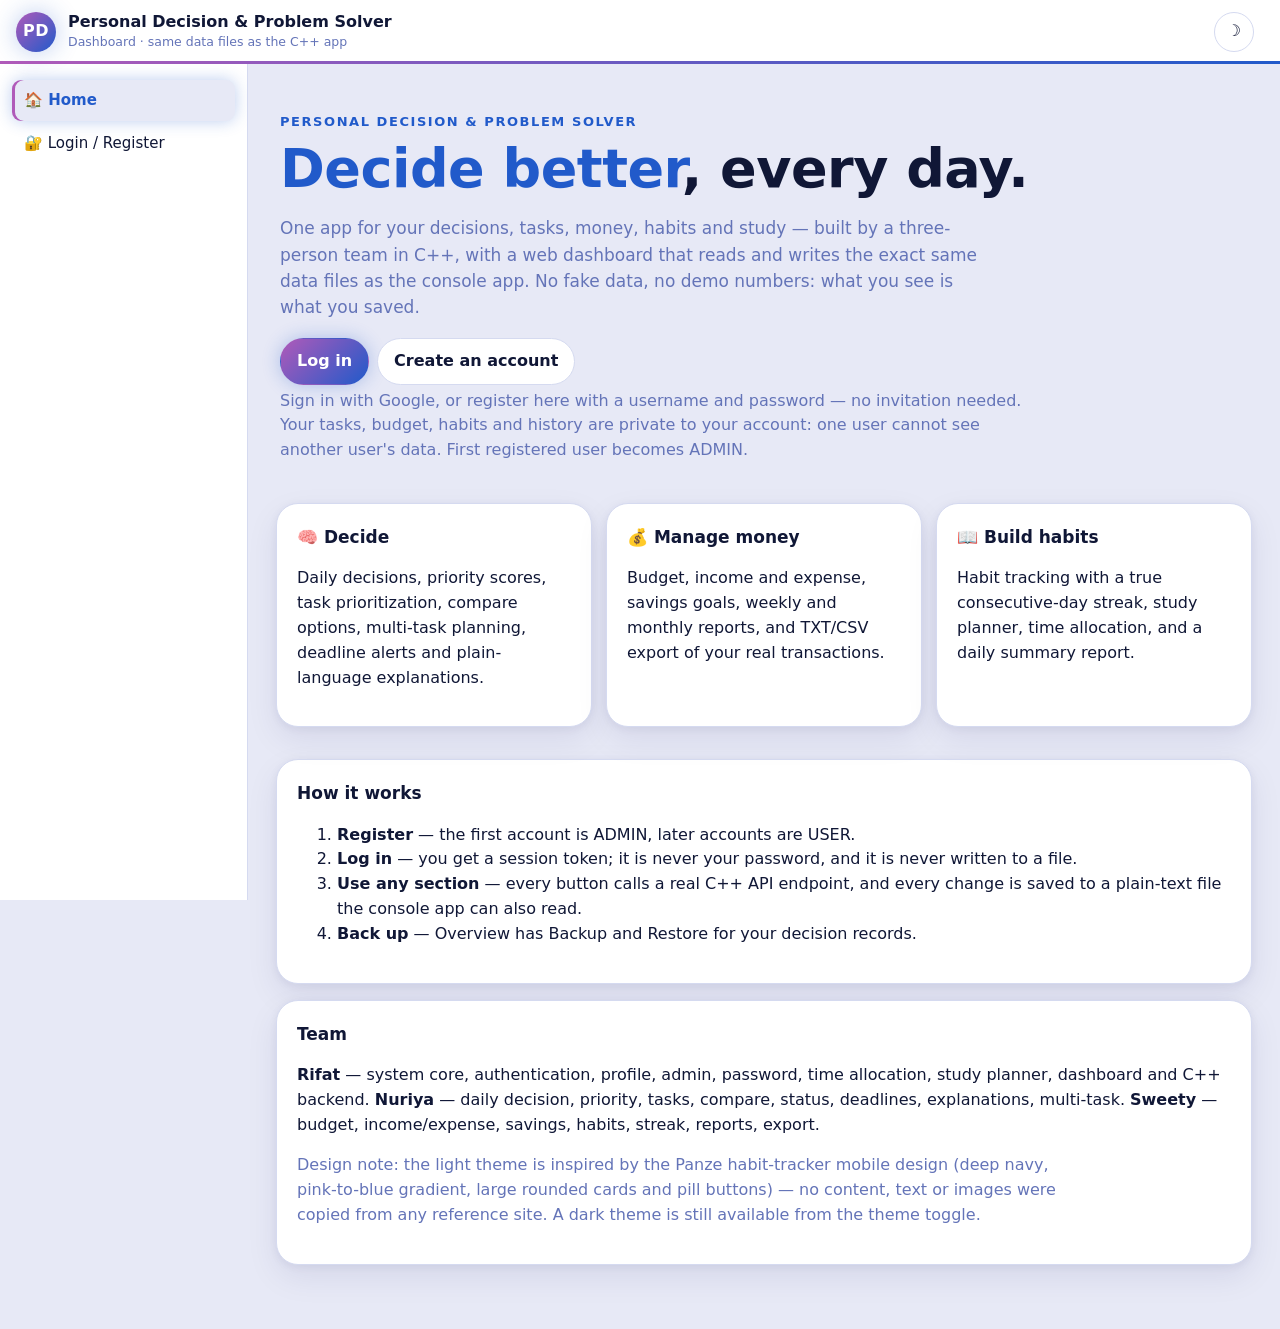
==== dashboard/index.html @ 7a903c6d "Habit ring: Panze-style donut showing real 30-day completion (distinct active days across all user h" ====
<!DOCTYPE html>
<html lang="en">
<head>
<meta charset="utf-8">
<meta name="viewport" content="width=device-width, initial-scale=1, viewport-fit=cover">
<meta name="description" content="Personal Decision & Problem Solver — dashboard connected to the same data files as the C++ app.">
<title>Personal Decision &amp; Problem Solver — Dashboard</title>
<link rel="stylesheet" href="style.css">
<!-- Google Identity Services (Phase 3): loaded async from Google's
     CDN for the "Sign in with Google" button. If it fails to load
     (offline, blocked), app.js hides the Google buttons and the
     password forms keep working; the page never throws. -->
<script src="https://accounts.google.com/gsi/client" async defer></script>
</head>
<body class="logged-out">
<header class="topbar">
  <button class="iconbtn" id="menuBtn" aria-label="Toggle navigation" aria-controls="sidebar" aria-expanded="false">&#9776;</button>
  <div class="brand">
    <span class="brand-mark" aria-hidden="true">PD</span>
    <div>
      <strong>Personal Decision &amp; Problem Solver</strong>
      <span class="brand-sub">Dashboard &middot; same data files as the C++ app</span>
    </div>
  </div>
  <div class="topbar-actions">
    <button class="iconbtn" id="themeBtn" title="Toggle light / dark mode" aria-label="Toggle light / dark mode">&#9788;</button>
    <span id="who" class="who"></span>
    <button class="btn btn-primary hidden" id="logoutBtn">Logout</button>
  </div>
</header>

<div class="layout">
<nav class="sidebar" id="sidebar" aria-label="Main navigation">
  <div class="nav-group">Main</div>
  <button data-section="landing">&#127968; Home</button>
  <button data-section="auth">&#128272; Login / Register</button>
  <button data-section="overview">&#128202; Overview</button>
  <button data-section="history">&#128269; Search &amp; History</button>
  <div class="nav-group">Decisions</div>
  <button data-section="daily">&#127919; Daily Decision</button>
  <button data-section="tasks">&#9989; Task Management</button>
  <button data-section="taskstatus">&#8635; Task Status</button>
  <button data-section="priority">&#11088; Priority</button>
  <button data-section="compare">&#9878; Compare Options</button>
  <button data-section="explanation">&#128161; Decision Explanation</button>
  <button data-section="deadlines">&#9200; Deadline Alerts</button>
  <div class="nav-group">Finance</div>
  <button data-section="budget">&#128176; Budget</button>
  <button data-section="finance">&#128200; Income / Expense</button>
  <button data-section="savings">&#127919; Savings</button>
  <div class="nav-group">Learning</div>
  <button data-section="study">&#128218; Study Planner</button>
  <button data-section="timealloc">&#128338; Time Allocation</button>
  <div class="nav-group">Personal</div>
  <button data-section="habits">&#127793; Habit Tracker</button>
  <button data-section="reports">&#128203; Reports</button>
  <button data-section="problem">&#129504; Problem Solver</button>
  <button data-section="profile">&#128100; User Profile</button>
  <button data-section="admin">&#128272; Admin Panel</button>
  <button data-section="analytics">&#128200; Analytics</button>
  <button data-section="settings">&#9881; Settings</button>
  <div class="nav-group">AI Assistant</div>
  <button data-section="ai-daily">&#129302; AI Daily Decision</button>
  <button data-section="ai-task">&#128270; AI Task Analyzer</button>
  <button data-section="ai-study">&#128218; AI Study Planner</button>
  <button data-section="ai-problem">&#128161; AI Problem Solver</button>
  <button data-section="ai-budget">&#128176; AI Budget Assistant</button>
  <button data-section="ai-habit">&#127919; AI Habit Assistant</button>
  <button data-section="ai-history">&#128220; AI History</button>
</nav>
<div class="nav-backdrop" id="navBackdrop" aria-hidden="true"></div>

<main>
  <div id="globalMsg" role="status"></div>


  <section id="landing">
    <div class="hero">
      <p class="eyebrow">Personal Decision &amp; Problem Solver</p>
      <h1><span class="hero-accent">Decide better</span>, every day.</h1>
      <p class="hero-sub">One app for your decisions, tasks, money, habits and study — built by a three-person team in C++, with a web dashboard that reads and writes the exact same data files as the console app. No fake data, no demo numbers: what you see is what you saved.</p>
      <div class="actions">
        <button class="btn btn-primary" id="heroLoginBtn">Log in</button>
        <button class="btn btn-secondary" id="heroRegBtn">Create an account</button>
      </div>
      <p class="muted">Sign in with Google, or register here with a username and password — no invitation needed. Your tasks, budget, habits and history are private to your account: one user cannot see another user's data. First registered user becomes ADMIN.</p>
    </div>
    <div class="grid3">
      <div class="card"><h3>&#129504; Decide</h3><p>Daily decisions, priority scores, task prioritization, compare options, multi-task planning, deadline alerts and plain-language explanations.</p></div>
      <div class="card"><h3>&#128176; Manage money</h3><p>Budget, income and expense, savings goals, weekly and monthly reports, and TXT/CSV export of your real transactions.</p></div>
      <div class="card"><h3>&#128214; Build habits</h3><p>Habit tracking with a true consecutive-day streak, study planner, time allocation, and a daily summary report.</p></div>
    </div>
    <div class="card">
      <h3>How it works</h3>
      <ol>
        <li><b>Register</b> — the first account is ADMIN, later accounts are USER.</li>
        <li><b>Log in</b> — you get a session token; it is never your password, and it is never written to a file.</li>
        <li><b>Use any section</b> — every button calls a real C++ API endpoint, and every change is saved to a plain-text file the console app can also read.</li>
        <li><b>Back up</b> — Overview has Backup and Restore for your decision records.</li>
      </ol>
    </div>
    <div class="card">
      <h3>Team</h3>
      <p><b>Rifat</b> — system core, authentication, profile, admin, password, time allocation, study planner, dashboard and C++ backend. <b>Nuriya</b> — daily decision, priority, tasks, compare, status, deadlines, explanations, multi-task. <b>Sweety</b> — budget, income/expense, savings, habits, streak, reports, export.</p>
      <p class="muted">Design note: the light theme is inspired by the Panze habit-tracker mobile design (deep navy, pink-to-blue gradient, large rounded cards and pill buttons) — no content, text or images were copied from any reference site. A dark theme is still available from the theme toggle.</p>
    </div>
  </section>

  <section id="auth" class="active">
    <h2>Welcome back</h2>
    <p class="muted">Log in with Google, or with this app's own account system — no invitation, no team membership needed. The first user becomes ADMIN, later users are USER. Usernames cannot contain spaces. Passwords need 8+ characters, a letter and a digit, and are stored as hashes (never as plain text for new accounts).</p>
    <div id="backendMsg"></div>
    <div class="grid-2">
      <div class="card">
        <h3>Login</h3>
        <label>Username <input id="loginUser" autocomplete="username"></label>
        <label>Password <input id="loginPass" type="password" autocomplete="current-password"></label>
        <button class="btn btn-primary" id="loginBtn">Login</button>
        <div class="google-divider"><span>or</span></div>
        <div class="google-btn-wrap" id="googleSignInLogin"></div>
        <div id="loginMsg"></div>
      </div>
      <div class="card">
        <h3>Register</h3>
        <label>Username <input id="regUser" autocomplete="username"></label>
        <label>Password <input id="regPass" type="password" autocomplete="new-password"></label>
        <label>Confirm password <input id="regPassConfirm" type="password" autocomplete="new-password"></label>
        <button class="btn btn-primary" id="regBtn">Register</button>
        <div class="google-divider"><span>or</span></div>
        <div class="google-btn-wrap" id="googleSignInReg"></div>
        <div id="regMsg"></div>
      </div>
    </div>
  </section>

  <section id="overview">
    <h2>Overview</h2>
    <p class="muted">A live summary of your decisions, tasks, money and habits.</p>
    <div class="card ai-welcome" id="aiWelcomeCard">
      <h3>Welcome back, <span id="aiWelcomeName"></span>!</h3>
      <p>Ask me anything.</p>
      <div class="actions">
        <button class="btn btn-primary" data-section="ai-daily">AI Daily Decision</button>
        <button class="btn btn-primary" data-section="ai-task">AI Task Analyzer</button>
        <button class="btn btn-primary" data-section="ai-study">AI Study Planner</button>
        <button class="btn btn-primary" data-section="ai-problem">AI Problem Solver</button>
        <button class="btn btn-primary" data-section="ai-budget">AI Budget Assistant</button>
        <button class="btn btn-primary" data-section="ai-habit">AI Habit Assistant</button>
      </div>
    </div>
    <div class="grid cards" id="overviewCards"></div>
    <div class="card">
      <h3>Finance chart (real totals)</h3>
      <div id="ovChart"></div>
      <p class="muted">Bars are drawn from your saved transactions and savings goals only. No data, no bars.</p>
    </div>
    <div class="card">
      <h3>Recent decisions</h3>
      <div id="overviewDecisions"></div>
      <div class="actions">
        <button class="btn btn-primary" id="backupBtn">Backup decisions</button>
        <button class="btn btn-secondary" id="restoreBtn">Restore from backup</button>
      </div>
      <div id="backupMsg"></div>
    </div>
  </section>

  <section id="history">
    <h2>Search &amp; History</h2>
    <p class="muted">Searches the same decisions.txt the C++ app reads (menu 28–32: history, search, filter, sort). Type a keyword to filter; sort by priority to see what matters most.</p>
    <div class="card">
      <label>Search decisions <input id="histSearch" placeholder="Search by title or type…"></label>
      <label>Type
        <select id="histType">
          <option value="">All types</option>
          <option value="Daily">Daily</option>
          <option value="MultiTask">MultiTask</option>
          <option value="Problem">Problem</option>
        </select>
      </label>
      <label>Sort
        <select id="histSort">
          <option value="newest">Newest first</option>
          <option value="priority">Highest priority first</option>
        </select>
      </label>
      <button class="btn btn-primary" id="histBtn">Search history</button>
      <div id="histMsg"></div>
    </div>
    <div class="card"><div id="histList"></div></div>
    <div class="card">
      <h3>Error Log (menu 33)</h3>
      <p class="muted">Same as the C++ Show Error Log: lines from error_log.txt. Log messages never contain passwords.</p>
      <button class="btn btn-secondary" id="elBtn">Show error log</button>
      <div id="elList"></div>
    </div>
  </section>

  <section id="daily">
    <h2>Daily Decision</h2>
    <p class="muted">Same logic as the C++ Daily Decision Maker (menu 9), and the result is saved as a Daily decision record.</p>
    <div class="card">
      <label>Available time (minutes, 1–1440) <input id="ddAvailable" type="number" min="1" max="1440"></label>
      <label>Required time (minutes) <input id="ddRequired" type="number" min="1"></label>
      <label>Urgency (1–10) <input id="ddUrgency" type="number" min="1" max="10"></label>
      <label>Importance (1–10) <input id="ddImportance" type="number" min="1" max="10"></label>
      <label>Energy level (1–10) <input id="ddEnergy" type="number" min="1" max="10"></label>
      <button class="btn btn-primary" id="ddBtn">Get suggestion</button>
      <div id="ddMsg"></div>
    </div>
    <div class="card">
      <h3>Multi-Task Daily Decision (menu 43)</h3>
      <p class="muted">Tasks are sorted by deadline urgency, then accepted only while their energy and time both fit the remaining budgets — the restored Sweety algorithm.</p>
      <label>Available energy (1–100) <input id="mtEnergy" type="number" min="1" max="100"></label>
      <label>Available time (minutes, 1–1440) <input id="mtTime" type="number" min="1" max="1440"></label>
      <div id="mtTasks"></div>
      <div class="actions">
        <button class="btn btn-secondary" id="mtAdd">Add task row</button>
        <button class="btn btn-primary" id="mtBtn">Recommend tasks</button>
      </div>
      <div id="mtMsg"></div>
    </div>
  </section>

  <section id="tasks">
    <h2>Task Management</h2>
    <p class="muted">Tasks are scored exactly like the C++ Task Prioritization: score = urgency × 2 + importance × 3, sorted highest first. Note: the C++ task list is in-memory only, so the dashboard persists tasks in tasks.txt (see dashboard/README.md).</p>
    <div class="card">
      <label>Title <input id="taskTitle"></label>
      <label>Urgency (1–10) <input id="taskUrgency" type="number" min="1" max="10"></label>
      <label>Importance (1–10) <input id="taskImportance" type="number" min="1" max="10"></label>
      <label>Deadline (YYYY-MM-DD, optional) <input id="taskDeadline" placeholder="2026-11-20"></label>
      <button class="btn btn-primary" id="taskAddBtn">Add task</button>
      <div id="taskMsg"></div>
    </div>
    <div class="card"><div id="taskList"></div></div>
  </section>

  <section id="taskstatus">
    <h2>Task Status</h2>
    <p class="muted">Same statuses as the C++ Task Status Manager: Pending, In Progress, Completed. Changing a status here updates the same tasks.txt that Task Management uses.</p>
    <div class="card"><div id="statusList"></div></div>
  </section>

  <section id="priority">
    <h2>Priority Calculator</h2>
    <p class="muted">Same formula and levels as the C++ Priority Calculator (menu 10): score = urgency × 2 + importance × 3, out of 50.</p>
    <div class="card">
      <label>Urgency (1–10) <input id="prUrgency" type="number" min="1" max="10"></label>
      <label>Importance (1–10) <input id="prImportance" type="number" min="1" max="10"></label>
      <button class="btn btn-primary" id="prBtn">Calculate</button>
      <div id="prMsg"></div>
    </div>
  </section>

  <section id="explanation">
    <h2>Decision Explanation</h2>
    <p class="muted">Same explanation as the C++ Decision Explanation module: the formula, the exact calculation, and what the score means.</p>
    <div class="card">
      <label>Urgency (1–10) <input id="exUrgency" type="number" min="1" max="10"></label>
      <label>Importance (1–10) <input id="exImportance" type="number" min="1" max="10"></label>
      <button class="btn btn-primary" id="exBtn">Explain</button>
      <div id="exMsg"></div>
    </div>
  </section>

  <section id="deadlines">
    <h2>Deadline Alerts</h2>
    <p class="muted">Same alerts as the C++ Deadline Alert module: OVERDUE, DUE TODAY, UPCOMING. Completed tasks are skipped. Leave the date blank to use today.</p>
    <div class="card">
      <label>Today's date (optional) <input id="dlDate" type="date"></label>
      <button class="btn btn-primary" id="dlBtn">Check deadlines</button>
      <div id="dlMsg"></div>
    </div>
    <div class="card"><div id="dlList"></div></div>
  </section>

  <section id="budget">
    <h2>Budget Decision</h2>
    <p class="muted">Same decision as the C++ Budget Decision (menu 37).</p>
    <div class="card">
      <label>Monthly income <input id="budIncome" type="number" min="0" step="0.01"></label>
      <label>Monthly expenses <input id="budExpenses" type="number" min="0" step="0.01"></label>
      <button class="btn btn-primary" id="budBtn">Decide</button>
      <div id="budMsg"></div>
    </div>
  </section>

  <section id="finance">
    <h2>Income / Expense</h2>
    <p class="muted">Transactions are written to transactions.txt in the C++ format: date|type|category|amount|note.</p>
    <div class="card">
      <label>Date <input id="txDate" type="date"></label>
      <label>Type
        <select id="txType"><option value="income">income</option><option value="expense">expense</option></select>
      </label>
      <label>Category <input id="txCategory"></label>
      <label>Amount <input id="txAmount" type="number" min="0" step="0.01"></label>
      <label>Note <input id="txNote"></label>
      <button class="btn btn-primary" id="txBtn">Add transaction</button>
      <div id="txMsg"></div>
    </div>
    <div class="card"><div id="txList"></div></div>
  </section>

  <section id="savings">
    <h2>Savings</h2>
    <p class="muted">Goals are stored in savings_goals.txt as name|target|saved, exactly like the C++ app.</p>
    <div class="card">
      <label>Goal name <input id="svName"></label>
      <label>Target amount <input id="svTarget" type="number" min="0" step="0.01"></label>
      <button class="btn btn-primary" id="svBtn">Add goal</button>
      <div id="svMsg"></div>
    </div>
    <div class="card">
      <label>Add to goal (name) <input id="svAddName"></label>
      <label>Amount <input id="svAddAmount" type="number" min="0" step="0.01"></label>
      <button class="btn btn-primary" id="svAddBtn">Add savings</button>
      <div id="svAddMsg"></div>
    </div>
    <div class="card"><div id="svList"></div></div>
    <div class="card">
      <h3>Savings Goal Calculator (menu 39)</h3>
      <p class="muted">Same as the C++ Savings Goal calculator: remaining amount and estimated months. Not saved as a goal — a calculation, like the console module.</p>
      <label>Savings target <input id="scTarget" type="number" min="0" step="0.01"></label>
      <label>Current savings <input id="scCurrent" type="number" min="0" step="0.01"></label>
      <label>Expected monthly saving <input id="scMonthly" type="number" min="0" step="0.01"></label>
      <button class="btn btn-primary" id="scBtn">Calculate</button>
      <div id="scMsg"></div>
    </div>
  </section>

  <section id="study">
    <h2>Study Planner</h2>
    <p class="muted">Same plan as the C++ Study Planner: one line per day, total hours = days × hours per day. This plan is calculated, not saved — like the console module.</p>
    <div class="card">
      <label>Subject <input id="spSubject" placeholder="Mathematics"></label>
      <label>Number of days (1–365) <input id="spDays" type="number" min="1" max="365"></label>
      <label>Study hours per day (1–24) <input id="spHours" type="number" min="1" max="24"></label>
      <button class="btn btn-primary" id="spBtn">Create plan</button>
      <div id="spMsg"></div>
    </div>
    <div class="card"><div id="spList"></div></div>
  </section>

  <section id="timealloc">
    <h2>Time Allocation</h2>
    <p class="muted">Same check as the C++ Time Allocation module: the four values must each be 0–24, and the total is compared with 24 hours.</p>
    <div class="card">
      <label>Sleep hours <input id="taSleep" type="number" min="0" max="24"></label>
      <label>Study hours <input id="taStudy" type="number" min="0" max="24"></label>
      <label>Work hours <input id="taWork" type="number" min="0" max="24"></label>
      <label>Other activity hours <input id="taOther" type="number" min="0" max="24"></label>
      <button class="btn btn-primary" id="taBtn">Check allocation</button>
      <div id="taMsg"></div>
    </div>
  </section>

  <section id="habits">
    <h2>Habit Tracker</h2>
    <p class="muted">Completions go to habit_log.txt as habit|date. The streak is the true consecutive-day streak from the Phase 1 backend fix, not just a total count.</p>
    <div class="card ring-card">
      <h3>Last 30 days</h3>
      <div class="ring-wrap">
        <svg class="ring" viewBox="0 0 120 120" role="img" aria-label="Habit completion ring for the last 30 days">
          <defs>
            <linearGradient id="ringGrad" x1="0%" y1="0%" x2="100%" y2="100%">
              <stop offset="0%" class="ring-stop-a" />
              <stop offset="100%" class="ring-stop-b" />
            </linearGradient>
          </defs>
          <circle class="ring-track" cx="60" cy="60" r="52" />
          <circle class="ring-fill" id="hbRingFill" cx="60" cy="60" r="52" />
        </svg>
        <div class="ring-center"><span id="hbRingPct">0%</span></div>
      </div>
      <p class="muted ring-caption" id="hbRingCaption">No habit records yet.</p>
    </div>
    <div class="card">
      <label>Habit name <input id="hbName"></label>
      <label>Date <input id="hbDate" type="date"></label>
      <button class="btn btn-primary" id="hbBtn">Mark done</button>
      <div id="hbMsg"></div>
    </div>
    <div class="card">
      <label>Check streak for habit <input id="hbCheck"></label>
      <button class="btn btn-primary" id="hbCheckBtn">Check streak</button>
      <div id="hbCheckMsg"></div>
      <div id="hbList"></div>
    </div>
    <div class="card">
      <h3>Habit Decision (menu 40)</h3>
      <p class="muted">Same as the C++ Habit Decision: completion percentage and message. Not saved — a calculation, like the console module.</p>
      <label>Habits completed today <input id="hdCompleted" type="number" min="0"></label>
      <label>Habits planned today <input id="hdPlanned" type="number" min="1"></label>
      <button class="btn btn-primary" id="hdBtn">Decide</button>
      <div id="hdMsg"></div>
    </div>
    <div class="card">
      <h3>Habit Streak Calculator (menu 41)</h3>
      <p class="muted">Same as the C++ Habit Streak calculator: previous consecutive days plus today (yes/no). This is different from the true streak above, which is computed from habit_log.txt dates.</p>
      <label>Previous consecutive days <input id="hsPrev" type="number" min="0"></label>
      <label>Completed today? <select id="hsToday"><option value="1">Yes</option><option value="0">No</option></select></label>
      <button class="btn btn-primary" id="hsBtn">Calculate streak</button>
      <div id="hsMsg"></div>
    </div>
  </section>

  <section id="reports">
    <h2>Reports</h2>
    <p class="muted">Weekly reports cover the 7 days ending on the given date; monthly reports cover the given YYYY-MM month — the same filtering as the C++ period reports.</p>
    <div class="card">
      <label>Month (YYYY-MM) <input id="repMonth" placeholder="2026-11"></label>
      <button class="btn btn-primary" id="repMonthBtn">Monthly report</button>
      <label>Week end date <input id="repWeek" type="date"></label>
      <button class="btn btn-primary" id="repWeekBtn">Weekly report</button>
      <div id="repMsg"></div>
    </div>
    <div class="card">
      <h3>Daily Summary Report (menu 36)</h3>
      <p class="muted">Same as the C++ Daily Summary: balance = income − expenses, habit rate = completed × 100 / planned, appended to daily_report.txt.</p>
      <label>Total income <input id="dsIncome" type="number" min="0" step="0.01"></label>
      <label>Total expenses <input id="dsExpenses" type="number" min="0" step="0.01"></label>
      <label>Habits completed today <input id="dsCompleted" type="number" min="0"></label>
      <label>Habits planned today <input id="dsPlanned" type="number" min="1"></label>
      <button class="btn btn-primary" id="dsBtn">Create daily summary</button>
      <div id="dsMsg"></div>
    </div>
    <div class="card">
      <h3>Export TXT / CSV (menus 26–27)</h3>
      <p class="muted">Same content as the C++ TXT/CSV export of transactions.txt, and the same files (financial_report.txt / .csv) are written in the data directory. Download starts in your browser.</p>
      <div class="actions">
        <button class="btn btn-primary" id="exTxtBtn">Download TXT report</button>
        <button class="btn btn-primary" id="exCsvBtn">Download CSV report</button>
      </div>
      <div id="xpMsg"></div>
    </div>
  </section>


  <section id="compare">
    <h2>Compare Options</h2>
    <p class="muted">Same formula as the C++ Compare Options (menu 12, Nuriya): score = benefit × 3 − cost − risk, each 1–10. This comparison is not saved as a decision, like the console module.</p>
    <div class="card">
      <label>Option 1 name <input id="cmpName1"></label>
      <label>Benefit (1–10) <input id="cmpBenefit1" type="number" min="1" max="10"></label>
      <label>Cost (1–10) <input id="cmpCost1" type="number" min="1" max="10"></label>
      <label>Risk (1–10) <input id="cmpRisk1" type="number" min="1" max="10"></label>
      <label>Option 2 name <input id="cmpName2"></label>
      <label>Benefit (1–10) <input id="cmpBenefit2" type="number" min="1" max="10"></label>
      <label>Cost (1–10) <input id="cmpCost2" type="number" min="1" max="10"></label>
      <label>Risk (1–10) <input id="cmpRisk2" type="number" min="1" max="10"></label>
      <button class="btn btn-primary" id="cmpBtn">Compare</button>
      <div id="cmpMsg"></div>
    </div>
  </section>

  <section id="problem">
    <h2>Problem Solver</h2>
    <p class="muted">Same logic as the C++ Problem Solver (menu 35, Sweety): difficulty 1–5 and available time decide the suggestion, and it is saved as a Problem decision record.</p>
    <div class="card">
      <label>Problem name <input id="psName"></label>
      <label>Difficulty (1–5) <input id="psDifficulty" type="number" min="1" max="5"></label>
      <label>Available time (minutes) <input id="psTime" type="number" min="1"></label>
      <button class="btn btn-primary" id="psBtn">Solve</button>
      <div id="psMsg"></div>
    </div>
  </section>

  <section id="admin">
    <h2>Admin Panel</h2>
    <p class="muted">Same information as the C++ Admin Panel (menu 5, Rifat): registered users with username and role only. Never passwords. Only an ADMIN can open this section; other users see an access message.</p>
    <div class="card"><div id="adminInfo"></div></div>
  </section>

  <section id="profile">
    <h2>User Profile</h2>
    <p class="muted">Same information as the C++ Profile screen: username and role. Admins also see the registered user list (usernames and roles only, never passwords).</p>
    <div class="card"><div id="profileInfo"></div></div>
    <div class="card"><div id="profileUsers"></div></div>
  </section>


  <section id="analytics">
    <h2>Analytics</h2>
    <p class="muted">Charts drawn only from your saved data — monthly income vs expense from transactions.txt, and savings progress from savings_goals.txt. No demo or placeholder data.</p>
    <div class="card"><h3>Monthly income vs expense</h3><div id="anChart"></div></div>
    <div class="card"><h3>Savings progress</h3><div id="anSavings"></div></div>
  </section>

  <section id="settings">
    <h2>Settings</h2>
    <p class="muted">Theme is saved in this browser only. Password change uses the same rules as the C++ password change: current password must match, new password needs 8+ characters, a letter and a digit.</p>
    <div class="card">
      <h3>Appearance</h3>
      <label>Theme
        <select id="setTheme"><option value="light">Light</option><option value="dark">Dark</option></select>
      </label>
      <button class="btn btn-secondary" id="setThemeBtn">Save theme</button>
      <div id="setThemeMsg"></div>
    </div>
    <div class="card">
      <h3>Backend</h3>
      <div id="setBackend"></div>
    </div>
    <div class="card">
      <h3>Change password</h3>
      <label>Current password <input id="cpCurrent" type="password" autocomplete="current-password"></label>
      <label>New password <input id="cpNew" type="password" autocomplete="new-password"></label>
      <button class="btn btn-primary" id="cpBtn">Change password</button>
      <div id="cpMsg"></div>
    </div>
  </section>
  <section id="ai-daily">
    <h2>AI Daily Decision</h2>
    <p class="muted">Ask the AI for a recommendation on a decision, with optional options to compare. The AI analyses your input and returns one clear recommendation with reasons. Your input is sent to the AI as data only — never as an instruction. Input is limited to 4000 bytes (a Bengali character counts as 3 bytes) and each option to 500 bytes.</p>
    <div class="card">
      <label>Your decision <textarea id="aiDailyInput" rows="3" placeholder="Should I study maths or physics tonight?"></textarea></label>
      <label>Options (optional, up to 10)</label>
      <div id="aiDailyOptions"></div>
      <div class="actions">
        <button class="btn btn-secondary" id="aiDailyAddOpt">Add option</button>
        <button class="btn btn-primary" id="aiDailyBtn">Ask AI</button>
      </div>
      <div id="aiDailyMsg"></div>
      <div id="aiDailyWarn"></div>
      <div id="aiDailyReply" class="ai-reply"></div>
    </div>
  </section>
  <section id="ai-task">
    <h2>AI Task Analyzer</h2>
    <p class="muted">Ask the AI to analyse a task: priority, urgency and concrete next steps. Your input is sent to the AI as data only — never as an instruction. Description is limited to 4000 bytes (a Bengali character counts as 3 bytes), title to 500 bytes, and deadline (free text, not a date) to 100 bytes.</p>
    <div class="card">
      <label>Task description <textarea id="aiTaskDesc" rows="3" placeholder="Prepare the final report for the project"></textarea></label>
      <label>Title (optional) <input id="aiTaskTitle" type="text" placeholder="Final report"></label>
      <label>Urgency (optional, 1–10) <input id="aiTaskUrgency" type="number" min="1" max="10" step="1" placeholder="8"></label>
      <label>Importance (optional, 1–10) <input id="aiTaskImportance" type="number" min="1" max="10" step="1" placeholder="9"></label>
      <label>Deadline (optional, free text) <input id="aiTaskDeadline" type="text" placeholder="2026-11-20"></label>
      <label>Status (optional)
        <select id="aiTaskStatus">
          <option value="">— not specified —</option>
          <option value="pending">Pending</option>
          <option value="in-progress">In progress</option>
          <option value="done">Done</option>
        </select>
      </label>
      <div class="actions">
        <button class="btn btn-primary" id="aiTaskBtn">Analyse task</button>
      </div>
      <div id="aiTaskMsg"></div>
      <div id="aiTaskWarn"></div>
      <div id="aiTaskReply" class="ai-reply"></div>
    </div>
  </section>
  <section id="ai-study">
    <h2>AI Study Planner</h2>
    <p class="muted">Ask the AI to build a study plan for your subjects: a realistic daily schedule, subject priorities and a revision strategy. Your input is sent to the AI as data only — never as an instruction. Each subject is limited to 200 bytes (a Bengali character counts as 3 bytes), hours per day to 0.5–24, and the optional description to 4000 bytes. The exam date must be today or in the future.</p>
    <div class="card">
      <label>Subjects (1–10, duplicates are removed)</label>
      <div id="aiStudySubjects"></div>
      <div class="actions">
        <button class="btn btn-secondary" id="aiStudyAddSubject">Add subject</button>
        <button class="btn btn-primary" id="aiStudyBtn">Make study plan</button>
      </div>
      <label>Hours per day (0.5–24) <input id="aiStudyHours" type="number" min="0.5" max="24" step="0.5" placeholder="4"></label>
      <label>Exam date (optional) <input id="aiStudyExam" type="date"></label>
      <label>Description (optional) <textarea id="aiStudyDesc" rows="3" placeholder="I have a maths exam and want to focus on algebra"></textarea></label>
      <div id="aiStudyMsg"></div>
      <div id="aiStudyWarn"></div>
      <div id="aiStudyReply" class="ai-reply"></div>
    </div>
  </section>
  <section id="ai-problem">
    <h2>AI Problem Solver</h2>
    <p class="muted">Ask the AI to analyse a problem and suggest solutions: problem analysis, possible solutions, a recommended solution and concrete action steps. Your input is sent to the AI as data only — never as an instruction. The problem is limited to 4000 characters (counted as characters, not bytes — a Bengali character counts as one).</p>
    <div class="card">
      <label>Describe your problem <textarea id="aiProblemDesc" rows="4" placeholder="My printer keeps jamming when I print more than a few pages"></textarea></label>
      <div class="actions">
        <button class="btn btn-primary" id="aiProblemBtn">Solve problem</button>
      </div>
      <div id="aiProblemMsg"></div>
      <div id="aiProblemWarn"></div>
      <div id="aiProblemReply" class="ai-reply"></div>
    </div>
  </section>
  <section id="ai-budget">
    <h2>AI Budget Assistant</h2>
    <p class="muted">Ask the AI to review your income, expenses and savings goal: a budget plan, spending recommendations and savings progress. Your input is sent to the AI as data only — never as an instruction. The AI never calculates — the server computes all figures (totals, remaining, deficit, savings rate, goal progress) first and the AI only advises on them. Income is optional and 0 counts as provided; expenses are up to 20 rows; a savings goal needs all three fields (name, target, saved).</p>
    <div class="card">
      <label>Monthly income (optional) <input id="aiBudgetIncome" type="number" min="0" max="1000000000" step="0.01" placeholder="50000"></label>
      <label>Expenses (up to 20)</label>
      <div id="aiBudgetExpenses"></div>
      <div class="actions">
        <button class="btn btn-secondary" id="aiBudgetAddExpense">Add expense</button>
        <button class="btn btn-primary" id="aiBudgetBtn">Review my budget</button>
      </div>
      <label>Savings goal — name (optional) <input id="aiBudgetGoalName" type="text" placeholder="New laptop"></label>
      <label>Savings goal — target (optional) <input id="aiBudgetGoalTarget" type="number" min="0" max="1000000000" step="0.01" placeholder="100000"></label>
      <label>Savings goal — already saved (optional) <input id="aiBudgetGoalSaved" type="number" min="0" max="1000000000" step="0.01" placeholder="25000"></label>
      <label>Extra notes (optional) <textarea id="aiBudgetInput" rows="3" placeholder="I want to save more for the laptop without cutting food costs"></textarea></label>
      <div id="aiBudgetMsg"></div>
      <div id="aiBudgetWarn"></div>
      <div id="aiBudgetReply" class="ai-reply"></div>
    </div>
  </section>
  <section id="ai-habit">
    <h2>AI Habit Assistant</h2>
    <p class="muted">Ask the AI to review one of your habits: your real streak (daily or weekly), completion rate and a plan to keep it going. Your input is sent to the AI as data only — never as an instruction. The server computes your streak from your own habit log first — the AI only advises on it, and your habit log is never changed. The habit name is limited to 100 characters; the optional target streak is 1–365; the optional reference date must be within 2 days of today (leave it empty to use the server's date).</p>
    <div class="card">
      <label>Habit <input id="aiHabitName" type="text" placeholder="Morning run"></label>
      <label>Target streak (optional) <input id="aiHabitTarget" type="number" min="1" max="365" step="1" placeholder="30"></label>
      <label>Frequency <select id="aiHabitFrequency"><option value="daily" selected>Daily</option><option value="weekly">Weekly</option></select></label>
      <label>Reference date (optional) <input id="aiHabitToday" type="date"></label>
      <label>Extra notes (optional) <textarea id="aiHabitInput" rows="3" placeholder="I keep missing weekends and want to stay consistent"></textarea></label>
      <div class="actions">
        <button class="btn btn-primary" id="aiHabitBtn">Get habit advice</button>
      </div>
      <div id="aiHabitMsg"></div>
      <div id="aiHabitWarn"></div>
      <div id="aiHabitReply" class="ai-reply"></div>
    </div>
  </section>
  <section id="ai-history">
    <h2>AI History</h2>
    <p class="muted">Your past AI answers, newest first — only your own entries are shown, never another user's. Filter by feature, or delete an entry you no longer need.</p>
    <div class="card">
      <label>Feature <select id="aiHistoryFilter"><option value="all" selected>All features</option><option value="daily-decision">Daily Decision</option><option value="task-analyzer">Task Analyzer</option><option value="study-planner">Study Planner</option><option value="problem-solver">Problem Solver</option><option value="budget">Budget</option><option value="habit">Habit</option></select></label>
      <div class="actions">
        <button class="btn btn-secondary" id="aiHistoryRefreshBtn">Refresh</button>
      </div>
      <div id="aiHistoryMsg"></div>
      <div id="aiHistoryList"></div>
    </div>
  </section>
</main>
</div>

<script src="app.js"></script>
</body>
</html>
---- dashboard/style.css ----
/* Personal Decision & Problem Solver — dashboard theme.
   Panze habit-tracker style: light theme by default (pale lavender
   background, deep navy text, pink-to-blue gradient accents, large
   rounded cards, pill buttons). No external fonts or CDNs: system
   font stack only, so the page works offline on localhost. Light
   and dark themes are the same variables, switched with
   [data-theme="dark"] on <html>. The dark theme keeps the earlier
   dark-orange look as a toggleable fallback. */
:root {
  --bg: #e7e9f6;
  --surface: #ffffff;
  --surface-2: #f4f6fd;
  --text: #101736;
  --muted: #6474b8;
  --border: #d5daf0;
  --accent: #b05ab9;
  --primary: #215aca;
  --primary-hover: #1f3eaa;
  --primary-soft: #e7e9f6;
  --gradient: linear-gradient(135deg, #b05ab9, #215aca);
  --glow: rgba(33, 90, 202, 0.30);
  --sidebar-bg: #ffffff;
  --success: #15803d;
  --success-soft: #dcfce7;
  --danger: #b91c1c;
  --danger-soft: #fee2e2;
  --warn: #92400e;
  --warn-soft: #fef3c7;
  --radius: 22px;
  --shadow: 0 2px 8px rgba(9, 19, 92, 0.06), 0 12px 32px rgba(9, 19, 92, 0.08);
  --sidebar-w: 248px;
  --topbar-h: 64px;
}
[data-theme="dark"] {
  --bg: #0b0e14;
  --surface: #12161f;
  --surface-2: #1a2030;
  --text: #f1f5f9;
  --muted: #94a3b8;
  --border: #2a3345;
  --accent: #f97316;
  --gradient: linear-gradient(135deg, #fb923c, #f97316 55%, #ea580c);
  --glow: rgba(249, 115, 22, 0.28);
  --primary: #fb923c;
  --primary-hover: #fdba74;
  --primary-soft: #431407;
  --sidebar-bg: #0a0d13;
  --success: #4ade80;
  --success-soft: #14532d;
  --danger: #f87171;
  --danger-soft: #450a0a;
  --warn: #fbbf24;
  --warn-soft: #422006;
  --shadow: 0 1px 3px rgba(0, 0, 0, 0.4), 0 8px 24px rgba(0, 0, 0, 0.3);
}
* { box-sizing: border-box; }
body {
  margin: 0;
  background: var(--bg);
  color: var(--text);
  font-family: system-ui, -apple-system, "Segoe UI", Roboto, Helvetica, Arial, sans-serif;
  font-size: 16px;
  line-height: 1.55;
}
button, input, select { font: inherit; }
a { color: var(--primary); }

/* ---- top bar ---- */
.topbar {
  position: sticky; top: 0; z-index: 20;
  height: var(--topbar-h);
  display: flex; align-items: center; gap: 12px;
  padding: 0 16px;
  background: var(--surface);
  border-bottom: 1px solid var(--border);
}
/* Panze gradient accent strip under the top bar. */
.topbar::after {
  content: ""; position: absolute; left: 0; right: 0; bottom: -1px;
  height: 3px; background: var(--gradient);
}
.brand { display: flex; align-items: center; gap: 12px; min-width: 0; flex: 1 1 auto; }
.brand > div { min-width: 0; flex: 1 1 auto; }
.brand-mark {
  width: 40px; height: 40px; flex: 0 0 40px;
  display: grid; place-items: center;
  background: var(--gradient);
  color: #fff; border-radius: 50%;
  font-weight: 800; letter-spacing: 0.5px;
  box-shadow: 0 0 24px var(--glow);
}
[data-theme="dark"] .brand-mark { color: #1c1005; }
.brand strong { display: block; font-size: 16px; line-height: 1.25; white-space: nowrap; overflow: hidden; text-overflow: ellipsis; }
.brand-sub { display: block; font-size: 12.5px; color: var(--muted); white-space: nowrap; overflow: hidden; text-overflow: ellipsis; }
.topbar-actions { margin-left: auto; display: flex; align-items: center; gap: 10px; flex-shrink: 0; }
.who { font-size: 14px; color: var(--muted); white-space: nowrap; }
.iconbtn {
  width: 40px; height: 40px; border: 1px solid var(--border);
  background: var(--surface); color: var(--text); border-radius: 50%; cursor: pointer;
}
.iconbtn:hover { background: var(--surface-2); }
#menuBtn { display: none; }

/* ---- layout ---- */
.layout { display: flex; align-items: flex-start; }
.sidebar {
  position: sticky; top: var(--topbar-h);
  width: var(--sidebar-w); flex: 0 0 var(--sidebar-w);
  height: calc(100vh - var(--topbar-h)); overflow-y: auto;
  padding: 14px 12px 24px;
  background: var(--sidebar-bg);
  border-right: 1px solid var(--border);
}
.nav-group {
  padding: 14px 10px 6px; font-size: 11.5px; font-weight: 700;
  letter-spacing: 0.08em; text-transform: uppercase; color: var(--muted);
}
.sidebar button {
  display: block; width: 100%; text-align: left;
  padding: 9px 12px; margin: 2px 0;
  border: 0; border-radius: 9px; cursor: pointer;
  background: transparent; color: var(--text); font-size: 15px;
}
.sidebar button:hover { background: var(--surface-2); }
.sidebar button.active { background: var(--primary-soft); color: var(--primary); font-weight: 700; box-shadow: inset 3px 0 0 var(--accent), 0 0 16px var(--glow); }
main { flex: 1; min-width: 0; padding: 24px 28px 48px; }
section { display: none; }
section.active { display: block; animation: fade 0.15s ease-in; }
@keyframes fade { from { opacity: 0.4; } to { opacity: 1; } }
h2 { margin: 4px 0 6px; font-size: 26px; letter-spacing: -0.3px; }
h3 { margin: 0 0 12px; font-size: 17px; }
.muted { color: var(--muted); margin: 0 0 16px; max-width: 760px; }

/* ---- cards, grids, forms ---- */
.card {
  background: var(--surface); border: 1px solid var(--border);
  border-radius: var(--radius); box-shadow: var(--shadow);
  padding: 20px; margin: 0 0 16px;
}
.grid { display: grid; grid-template-columns: repeat(auto-fill, minmax(200px, 1fr)); gap: 14px; margin: 0 0 16px; }
.grid-2 { display: grid; grid-template-columns: 1fr 1fr; gap: 16px; }
.grid-2 .card { margin-bottom: 0; }
.stat { background: var(--surface); border: 1px solid var(--border); border-radius: var(--radius); padding: 18px; box-shadow: var(--shadow); }
.stat .label { color: var(--muted); font-size: 13.5px; font-weight: 600; text-transform: uppercase; letter-spacing: 0.04em; }
.stat .value { font-size: 30px; font-weight: 800; letter-spacing: -0.5px; margin: 2px 0; color: var(--primary); }
.stat .sub { color: var(--muted); font-size: 13.5px; }
label { display: block; margin: 0 0 12px; font-weight: 600; font-size: 14.5px; }
input, select {
  display: block; width: 100%; margin-top: 5px; padding: 10px 12px;
  border: 1px solid var(--border); border-radius: 16px;
  background: var(--surface); color: var(--text);
}
input:focus, select:focus { outline: 2px solid var(--primary); outline-offset: 1px; border-color: var(--primary); }
.btn {
  border: 1px solid var(--border); border-radius: 999px; cursor: pointer;
  padding: 10px 16px; font-weight: 650; background: var(--surface); color: var(--text);
}
.btn:hover { background: var(--surface-2); }
.btn-primary { background: var(--gradient); border-color: transparent; color: #fff; box-shadow: 0 0 18px var(--glow); }
.btn-primary:hover { filter: brightness(1.07); }
.btn-danger { background: var(--danger); border-color: var(--danger); color: #fff; }
/* Dark theme: light red (#f87171) with white text is only 2.8:1, so
   danger buttons use a darker red here (white on #dc2626 is 4.8:1). */
[data-theme="dark"] .btn-danger { background: #dc2626; border-color: #dc2626; }
/* Disabled controls have a visual state (audit finding): greyed out,
   no pointer, no glow. */
.btn:disabled { opacity: 0.55; cursor: not-allowed; box-shadow: none; }
input:disabled, select:disabled, textarea:disabled { opacity: 0.6; cursor: not-allowed; }
.actions { display: flex; flex-wrap: wrap; gap: 8px; margin: 12px 0 4px; }
/* Google Sign-In (Phase 3): the "or" divider between the password
   form and the Google button, and spacing for the button Google's
   script renders into the .google-btn-wrap container. The containers
   are hidden (display:none) by app.js when Google sign-in is not
   configured or the Google script did not load. */
.google-divider { display: flex; align-items: center; gap: 10px; margin: 14px 0; color: var(--muted); font-size: 13px; }
.google-divider::before, .google-divider::after { content: ""; flex: 1; border-top: 1px solid var(--border); }
.google-divider span { white-space: nowrap; }
.google-btn-wrap { margin: 4px 0 8px; }
.hidden { display: none !important; }

/* ---- messages and states ---- */
.msg, #globalMsg > div { border-radius: 16px; padding: 11px 14px; margin: 12px 0 0; font-size: 15px; }
.msg-ok, #globalMsg > .ok { background: var(--success-soft); color: var(--success); border: 1px solid var(--success); }
.msg-err, #globalMsg > .err { background: var(--danger-soft); color: var(--danger); border: 1px solid var(--danger); }
.msg-warn { background: var(--warn-soft); color: var(--warn); border: 1px solid var(--warn); }
.empty { color: var(--muted); padding: 18px 4px; text-align: center; border: 1px dashed var(--border); border-radius: 16px; }
.loading { color: var(--muted); padding: 12px 4px; }
.loading::after { content: ""; display: inline-block; width: 14px; height: 14px; margin-left: 8px; vertical-align: -2px; border: 2px solid var(--border); border-top-color: var(--primary); border-radius: 50%; animation: spin 0.8s linear infinite; }
@keyframes spin { to { transform: rotate(360deg); } }

/* ---- tables and lists ---- */
table { width: 100%; border-collapse: collapse; font-size: 15px; }
th { text-align: left; color: var(--muted); font-size: 13px; text-transform: uppercase; letter-spacing: 0.04em; }
th, td { padding: 9px 8px; border-bottom: 1px solid var(--border); vertical-align: top; }
tr:last-child td { border-bottom: 0; }
.badge { display: inline-block; padding: 2px 9px; border-radius: 999px; font-size: 12.5px; font-weight: 700; background: var(--primary-soft); color: var(--primary); }
.badge-ok { background: var(--success-soft); color: var(--success); }
.badge-warn { background: var(--warn-soft); color: var(--warn); }
.badge-danger { background: var(--danger-soft); color: var(--danger); }
.rowline { display: flex; justify-content: space-between; gap: 12px; padding: 8px 0; border-bottom: 1px solid var(--border); }
.rowline:last-child { border-bottom: 0; }
.progress { height: 10px; background: var(--surface-2); border-radius: 999px; overflow: hidden; margin: 6px 0; }
.progress > div { height: 100%; background: var(--gradient); }

/* ---- responsive ---- */
@media (max-width: 900px) {
  .grid-2 { grid-template-columns: 1fr; }
  main { padding: 18px 16px 40px; }
}
@media (max-width: 720px) {
  #menuBtn { display: block; }
  .brand-sub, .who { display: none; }
  .brand strong { font-size: 15px; }
  .layout { display: block; }
  .sidebar { position: static; width: auto; height: auto; border-right: 0; border-bottom: 1px solid var(--border); display: none; }
  .sidebar.open { display: block; }
  .grid { grid-template-columns: 1fr 1fr; }
  .card { overflow-x: auto; }
  table { min-width: 560px; }
}
@media (max-width: 420px) {
  .grid { grid-template-columns: 1fr; }
  .brand-mark { width: 34px; height: 34px; flex-basis: 34px; }
  /* Fix: at 375px the long title was cut off by the viewport because
     the brand text container could not shrink and the title was
     forced onto one line. Let it wrap onto two lines inside a
     taller topbar, so the full title stays visible. */
  .topbar { height: auto; min-height: 64px; padding: 10px 12px; gap: 8px; align-items: flex-start; }
  .brand { gap: 8px; align-items: flex-start; }
  .brand strong { white-space: normal; font-size: 15px; line-height: 1.25; }
  .iconbtn { flex-shrink: 0; }
}

/* Landing hero + charts (Phase 5, own design) */
.hero { padding: 24px 4px 8px; }
.hero .eyebrow { letter-spacing: .12em; text-transform: uppercase; color: var(--primary); font-weight: 700; font-size: 13px; margin: 0 0 8px; }
[data-theme="dark"] .hero .eyebrow { color: var(--accent); }
.hero h1 { font-size: 54px; line-height: 1.08; letter-spacing: -0.5px; margin: 0 0 12px; }
.hero-accent { color: var(--primary); }
[data-theme="dark"] .hero-accent { color: var(--accent); text-shadow: 0 0 24px rgba(249, 115, 22, 0.45); }
.hero-sub { font-size: 17px; color: var(--muted); max-width: 720px; }
.grid3 { display: grid; grid-template-columns: repeat(3, 1fr); gap: 14px; margin: 16px 0; }
.chart-bar { display: flex; align-items: center; gap: 10px; margin: 8px 0; }
.chart-bar .label { width: 110px; flex-shrink: 0; }
.chart-bar .bar { height: 22px; border-radius: 6px; background: var(--gradient); min-width: 4px; }
.chart-bar .bar.expense { background: #dc2626; }
.chart-bar .bar.savings { background: #059669; }
.chart-bar .value { color: var(--muted); }
@media (max-width: 900px) { .grid3 { grid-template-columns: 1fr 1fr; } .hero h1 { font-size: 32px; } }
@media (max-width: 560px) { .grid3 { grid-template-columns: 1fr; } }

/* ---- Mobile responsive (added, desktop rules above are untouched) ----
   Everything in this block is inside a max-width media query, so the
   laptop/desktop layout, colours and spacing do not change at all.
   On phones the sidebar becomes a slide-in drawer (instead of pushing
   the whole page down), tap targets reach at least 44px, and long
   tables/charts stay inside the viewport with horizontal scroll. */
html { -webkit-text-size-adjust: 100%; }
.nav-backdrop { display: none; }

@media (max-width: 720px) {
  /* Drawer navigation: fixed, above content, below the topbar so the
     hamburger button stays tappable. Backdrop tap closes it (app.js). */
  .topbar { z-index: 50; }
  .sidebar {
    position: fixed; top: var(--topbar-h); left: 0; bottom: 0;
    width: min(288px, 86vw); flex-basis: auto;
    height: auto; max-height: calc(100dvh - var(--topbar-h));
    border-right: 1px solid var(--border); border-bottom: 0;
    box-shadow: 0 12px 32px rgba(23, 35, 59, 0.25);
    display: block; overflow-y: auto; -webkit-overflow-scrolling: touch;
    transform: translateX(-102%); transition: transform 0.18s ease; z-index: 40;
  }
  .sidebar.open { transform: translateX(0); }
  .nav-backdrop {
    display: none; position: fixed; inset: 0; z-index: 30;
    background: rgba(15, 23, 42, 0.45);
  }
  .nav-backdrop.show { display: block; }
  body.nav-open { overflow: hidden; }
  .sidebar button { padding: 12px 14px; min-height: 44px; font-size: 16px; }

  /* Tap targets and forms: 44px minimum, 16px text so iOS does not
     zoom the page when a field is focused. */
  .btn { min-height: 44px; padding: 12px 18px; }
  .iconbtn { width: 44px; height: 44px; }
  input, select { min-height: 44px; padding: 12px; font-size: 16px; }
  .actions .btn { flex: 1 1 140px; text-align: center; }
  td .btn { min-height: 40px; padding: 9px 12px; }

  main { padding: 16px 12px 48px; }
  h2 { font-size: 22px; }
  .card { padding: 16px; }
  table { font-size: 14px; }
  th, td { padding: 8px 6px; }
  .rowline { flex-wrap: wrap; }
  .chart-bar { flex-wrap: wrap; }
  .chart-bar .label { width: 90px; }
  .chart-bar .bar { flex: 1 1 120px; }
}

@media (max-width: 560px) {
  .hero h1 { font-size: 30px; }
  .stat .value { font-size: 26px; }
  .chart-bar .label { width: 80px; }
}

/* ---- auth gate: before login, only Welcome (landing) and
   Login / Register (auth) navigation is shown. Protected menu
   buttons and group labels are hidden on desktop and mobile.
   This is UI gating only; every protected API still requires a
   valid session on the server (see cpp_server.cpp / server.py). */
body.logged-out .sidebar button[data-section]:not([data-section="landing"]):not([data-section="auth"]) {
  display: none !important;
}
body.logged-out .sidebar .nav-group {
  display: none !important;
}

/* ---- AI Daily Decision (Phase 3.1): new rules only, existing
   rules above are untouched. The reply keeps the AI's line
   breaks (white-space: pre-wrap) without any raw innerHTML —
   app.js renders it with esc(). The textarea matches the
   input/select styling, which does not cover textarea. */
textarea {
  display: block; width: 100%; margin-top: 5px; padding: 10px 12px;
  border: 1px solid var(--border); border-radius: 16px;
  background: var(--surface); color: var(--text); font: inherit; resize: vertical;
}
textarea:focus { outline: 2px solid var(--primary); outline-offset: 1px; border-color: var(--primary); }
.ai-reply { white-space: pre-wrap; word-break: break-word; margin-top: 12px; }
/* ---- AI History (Phase 3.7): one entry after another, separated
   by a divider instead of nested cards. */
.ai-history-entry { border-top: 1px solid var(--border); padding-top: 12px; margin-top: 12px; }
.ai-history-entry:first-child { border-top: none; padding-top: 0; margin-top: 0; }
.ai-history-head { display: flex; gap: 8px; align-items: center; flex-wrap: wrap; }
.ai-history-head .btn { margin-left: auto; }
.ai-opt-row { display: flex; gap: 8px; margin-bottom: 8px; }
.ai-opt-row input { flex: 1; margin: 0; }
.ai-opt-row .btn { flex-shrink: 0; }
@media (max-width: 720px) {
  textarea { min-height: 44px; padding: 12px; font-size: 16px; }
  .ai-opt-row { flex-wrap: wrap; }
}

/* ---- Habit ring (Panze style): donut showing overall completion
   over the last 30 days, from the user's own habit log (see
   loadHabits in app.js). r=52, circumference 2*pi*52 = 326.73;
   app.js sets stroke-dashoffset from the real percentage. The
   gradient stops follow the theme: pink-to-blue in light mode,
   orange in the dark fallback. */
.ring-card { text-align: center; }
.ring-wrap { position: relative; width: 140px; height: 140px; margin: 4px auto 8px; }
.ring { width: 140px; height: 140px; transform: rotate(-90deg); }
.ring-track { fill: none; stroke: var(--primary-soft); stroke-width: 12; }
.ring-fill { fill: none; stroke: url(#ringGrad); stroke-width: 12; stroke-linecap: round; stroke-dasharray: 326.73; stroke-dashoffset: 326.73; transition: stroke-dashoffset 0.6s ease; }
.ring-stop-a { stop-color: #b05ab9; }
.ring-stop-b { stop-color: #215aca; }
[data-theme="dark"] .ring-track { stroke: var(--border); }
[data-theme="dark"] .ring-stop-a { stop-color: #fb923c; }
[data-theme="dark"] .ring-stop-b { stop-color: #f97316; }
.ring-center { position: absolute; inset: 0; display: grid; place-items: center; }
.ring-center span { font-size: 30px; font-weight: 800; color: var(--primary); }
.ring-caption { margin: 0; }

/* ---- AI welcome card (Overview): Panze-style welcome card in the
   pink-to-blue gradient. White text on the gradient for contrast;
   the buttons inside are white so they stay readable. In the dark
   theme the card keeps the earlier orange gradient + dark text. */
.ai-welcome {
  background: var(--gradient);
  border-color: transparent; color: #fff;
  box-shadow: 0 8px 28px var(--glow);
}
.ai-welcome h3 { color: #fff; font-size: 22px; margin: 0 0 4px; }
.ai-welcome p { color: rgba(255, 255, 255, 0.85); margin: 0 0 14px; font-weight: 600; }
.ai-welcome .btn { background: rgba(255, 255, 255, 0.95); border-color: transparent; color: #09135c; box-shadow: none; }
.ai-welcome .btn:hover { background: #fff; }
[data-theme="dark"] .ai-welcome {
  background: linear-gradient(135deg, #fb923c, #f97316 55%, #ea580c);
  color: #1c1005; box-shadow: 0 8px 28px rgba(249, 115, 22, 0.35);
}
[data-theme="dark"] .ai-welcome h3 { color: #1c1005; }
[data-theme="dark"] .ai-welcome p { color: rgba(28, 16, 5, 0.78); }
[data-theme="dark"] .ai-welcome .btn { background: rgba(28, 16, 5, 0.92); color: #fff7ed; }
[data-theme="dark"] .ai-welcome .btn:hover { background: #000; }
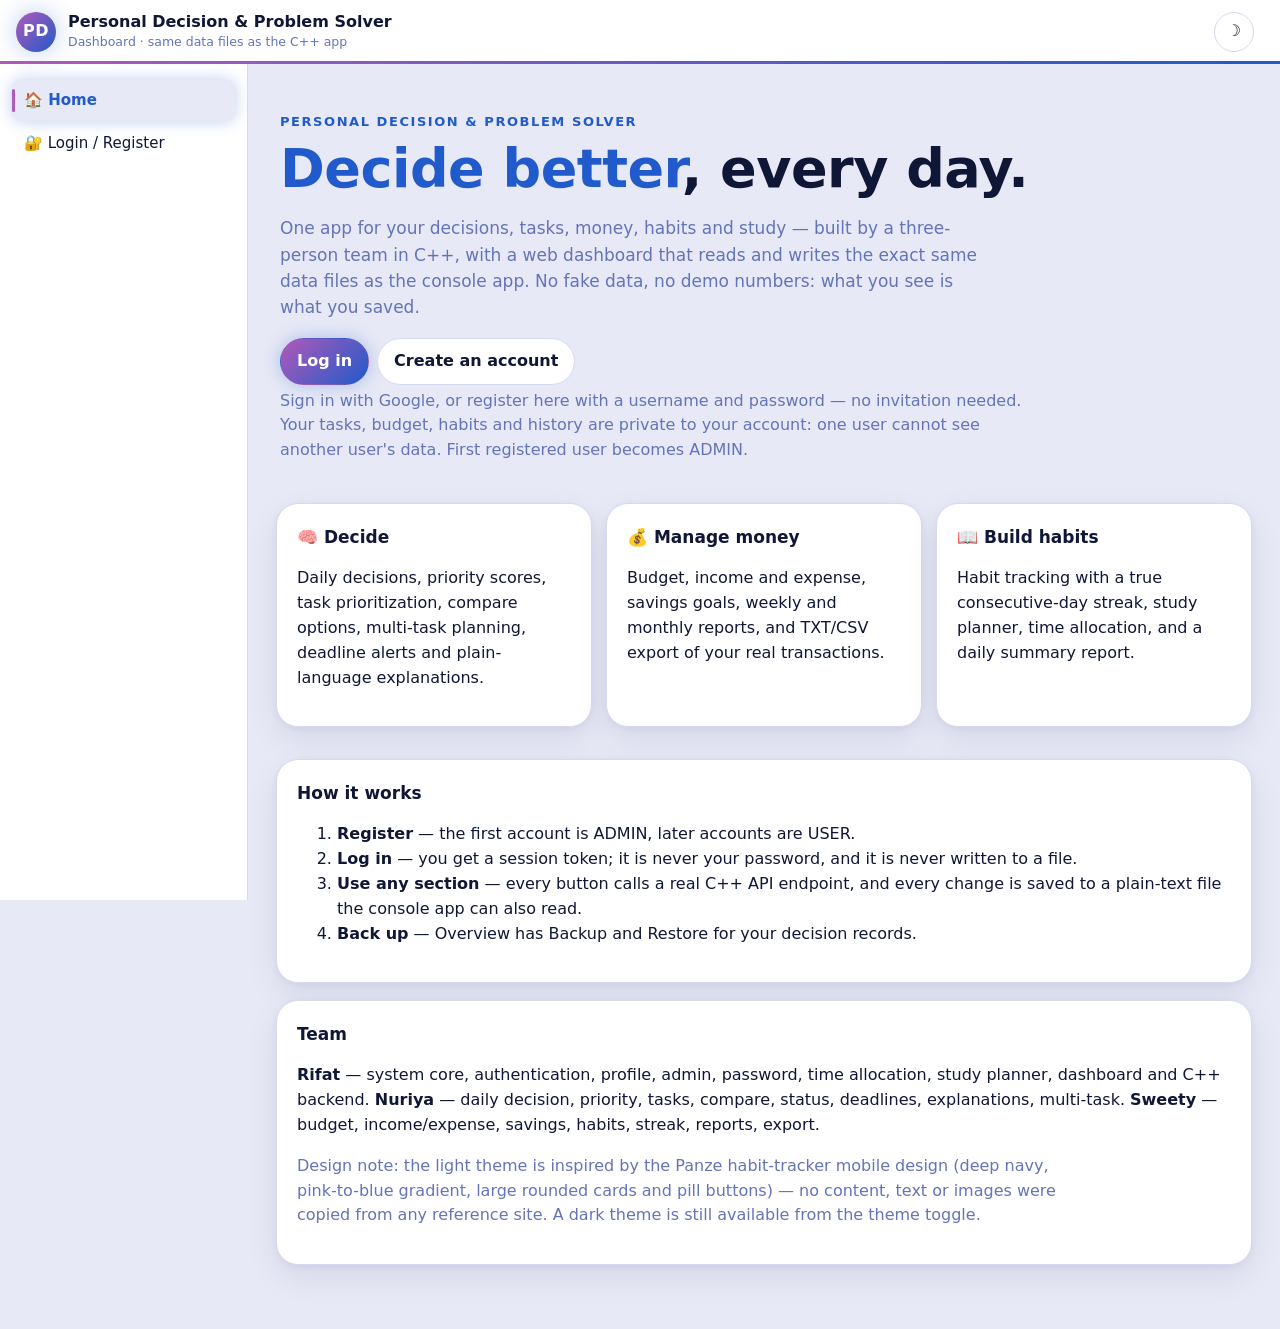
==== commit 971ef4b1: "Add dashboard animations (Animate.css + micro-interactions)" ====
--- a/dashboard/index.html
+++ b/dashboard/index.html
@@ -6,6 +6,10 @@
 <meta name="description" content="Personal Decision & Problem Solver — dashboard connected to the same data files as the C++ app.">
 <title>Personal Decision &amp; Problem Solver — Dashboard</title>
 <link rel="stylesheet" href="style.css">
+<!-- Animate.css 4.1.1, vendored locally (dashboard/animate.min.css) —
+     never a CDN, so the dashboard works offline. See the header
+     comment in that file for the source URL and license. -->
+<link rel="stylesheet" href="animate.min.css">
 <!-- Google Identity Services (Phase 3): loaded async from Google's
      CDN for the "Sign in with Google" button. If it fails to load
      (offline, blocked), app.js hides the Google buttons and the
@@ -122,6 +126,7 @@
       </div>
       <div class="card">
         <h3>Register</h3>
+        <p class="reg-hint" id="regHint"><b>How to register:</b> pick any username with no spaces (for example: Rifat2886). Your password must be at least 8 characters and include a letter and a number — then type it again to confirm.</p>
         <label>Username <input id="regUser" autocomplete="username"></label>
         <label>Password <input id="regPass" type="password" autocomplete="new-password"></label>
         <label>Confirm password <input id="regPassConfirm" type="password" autocomplete="new-password"></label>
@@ -149,6 +154,21 @@
       </div>
     </div>
     <div class="grid cards" id="overviewCards"></div>
+    <div class="grid-2">
+      <div class="card">
+        <h3>Budget donut (real totals)</h3>
+        <div id="ovDonut"></div>
+      </div>
+      <div class="card">
+        <h3>Task status</h3>
+        <div id="ovTasks"></div>
+      </div>
+    </div>
+    <div class="card">
+      <h3>Monthly trend — last 6 months</h3>
+      <div id="ovTrend"></div>
+      <p class="muted">Income vs expenses from your saved transactions. Months with no transactions show 0.</p>
+    </div>
     <div class="card">
       <h3>Finance chart (real totals)</h3>
       <div id="ovChart"></div>
@@ -284,6 +304,10 @@
       <button class="btn btn-primary" id="budBtn">Decide</button>
       <div id="budMsg"></div>
     </div>
+    <div class="card">
+      <h3>Expense by category (from your transactions)</h3>
+      <div id="budCats"></div>
+    </div>
   </section>
 
   <section id="finance">
@@ -298,6 +322,7 @@
       <label>Amount <input id="txAmount" type="number" min="0" step="0.01"></label>
       <label>Note <input id="txNote"></label>
       <button class="btn btn-primary" id="txBtn">Add transaction</button>
+      <button class="btn btn-secondary" id="txCancelBtn" style="display:none">Cancel</button>
       <div id="txMsg"></div>
     </div>
     <div class="card"><div id="txList"></div></div>
@@ -309,7 +334,9 @@
     <div class="card">
       <label>Goal name <input id="svName"></label>
       <label>Target amount <input id="svTarget" type="number" min="0" step="0.01"></label>
+      <label id="svSavedLabel" style="display:none">Saved amount <input id="svSaved" type="number" min="0" step="0.01"></label>
       <button class="btn btn-primary" id="svBtn">Add goal</button>
+      <button class="btn btn-secondary" id="svCancelBtn" style="display:none">Cancel</button>
       <div id="svMsg"></div>
     </div>
     <div class="card">
@@ -318,6 +345,7 @@
       <button class="btn btn-primary" id="svAddBtn">Add savings</button>
       <div id="svAddMsg"></div>
     </div>
+    <div class="card"><div id="svRings"></div></div>
     <div class="card"><div id="svList"></div></div>
     <div class="card">
       <h3>Savings Goal Calculator (menu 39)</h3>
@@ -332,12 +360,18 @@
 
   <section id="study">
     <h2>Study Planner</h2>
-    <p class="muted">Same plan as the C++ Study Planner: one line per day, total hours = days × hours per day. This plan is calculated, not saved — like the console module.</p>
+    <p class="muted">Create a plan and it is saved — tick each day done as you go. Add an exam date for a countdown plan: the days are counted back from the exam and your topics are spread over them (the Days field is then ignored). Tick a study day done and Smart Revision schedules that topic again after 1, 3 and 7 days.</p>
     <div class="card">
       <label>Subject <input id="spSubject" placeholder="Mathematics"></label>
       <label>Number of days (1–365) <input id="spDays" type="number" min="1" max="365"></label>
       <label>Study hours per day (1–24) <input id="spHours" type="number" min="1" max="24"></label>
-      <button class="btn btn-primary" id="spBtn">Create plan</button>
+      <label>Exam date (optional — countdown plan) <input id="spExamDate" type="date"></label>
+      <label>Topics (for a countdown plan, 1–10)</label>
+      <div id="spTopics"></div>
+      <div class="actions">
+        <button class="btn btn-secondary" id="spAddTopic">Add topic</button>
+        <button class="btn btn-primary" id="spBtn">Create plan</button>
+      </div>
       <div id="spMsg"></div>
     </div>
     <div class="card"><div id="spList"></div></div>
@@ -377,6 +411,15 @@
       <p class="muted ring-caption" id="hbRingCaption">No habit records yet.</p>
     </div>
     <div class="card">
+      <h3>Last 7 days</h3>
+      <div id="hbWeek"></div>
+    </div>
+    <div class="card">
+      <h3>Last 30 days — activity</h3>
+      <div id="hbHeat"></div>
+      <p class="muted">One square per day, oldest first. A filled square means at least one habit was completed that day.</p>
+    </div>
+    <div class="card">
       <label>Habit name <input id="hbName"></label>
       <label>Date <input id="hbDate" type="date"></label>
       <button class="btn btn-primary" id="hbBtn">Mark done</button>
--- a/dashboard/style.css
+++ b/dashboard/style.css
@@ -30,6 +30,10 @@
   --shadow: 0 2px 8px rgba(9, 19, 92, 0.06), 0 12px 32px rgba(9, 19, 92, 0.08);
   --sidebar-w: 248px;
   --topbar-h: 64px;
+  /* Motion: one shared ease-out curve for all dashboard entrances —
+     fast start, gentle settle, so movement feels hand-made rather
+     than mechanical. Individual durations vary per element. */
+  --anim-ease: cubic-bezier(0.22, 0.61, 0.36, 1);
 }
 [data-theme="dark"] {
   --bg: #0b0e14;
@@ -97,8 +101,12 @@
 .iconbtn {
   width: 40px; height: 40px; border: 1px solid var(--border);
   background: var(--surface); color: var(--text); border-radius: 50%; cursor: pointer;
-}
-.iconbtn:hover { background: var(--surface-2); }
+  transition: background 0.18s ease, transform 0.25s var(--anim-ease);
+}
+.iconbtn:hover { background: var(--surface-2); transform: scale(1.07); }
+/* Theme toggle: the sun/moon icon tips sideways on hover, like a
+   hand flipping a switch. */
+#themeBtn:hover { transform: rotate(24deg) scale(1.08); }
 #menuBtn { display: none; }
 
 /* ---- layout ---- */
@@ -120,16 +128,31 @@
   padding: 9px 12px; margin: 2px 0;
   border: 0; border-radius: 9px; cursor: pointer;
   background: transparent; color: var(--text); font-size: 15px;
-}
-.sidebar button:hover { background: var(--surface-2); }
-.sidebar button.active { background: var(--primary-soft); color: var(--primary); font-weight: 700; box-shadow: inset 3px 0 0 var(--accent), 0 0 16px var(--glow); }
+  position: relative;
+  transition: background 0.2s ease, transform 0.2s var(--anim-ease);
+}
+.sidebar button:hover { background: var(--surface-2); transform: translateX(3px); }
+.sidebar button.active { background: var(--primary-soft); color: var(--primary); font-weight: 700; box-shadow: 0 0 16px var(--glow); }
+/* Active-item indicator: a short accent bar that grows from the
+   middle of the button's left edge (scaleY), instead of the old
+   static inset border. */
+.sidebar button::before {
+  content: ""; position: absolute; left: 0; top: 22%; bottom: 22%;
+  width: 3px; border-radius: 3px; background: var(--accent);
+  transform: scaleY(0); transition: transform 0.28s var(--anim-ease);
+}
+.sidebar button.active::before { transform: scaleY(1); }
 main { flex: 1; min-width: 0; padding: 24px 28px 48px; }
 section { display: none; }
-section.active { display: block; animation: fade 0.15s ease-in; }
-@keyframes fade { from { opacity: 0.4; } to { opacity: 1; } }
+/* Section entrance: a short fade + small rise (0.38s). The
+   animation restarts every time the section is shown, because
+   display:none takes it out of the render tree and back. */
+section.active { display: block; animation: animSectionIn 0.38s var(--anim-ease); }
+@keyframes animSectionIn { from { opacity: 0; transform: translateY(10px); } to { opacity: 1; transform: translateY(0); } }
 h2 { margin: 4px 0 6px; font-size: 26px; letter-spacing: -0.3px; }
 h3 { margin: 0 0 12px; font-size: 17px; }
 .muted { color: var(--muted); margin: 0 0 16px; max-width: 760px; }
+.reg-hint { background: var(--surface-2); border: 1px solid var(--border); border-radius: 12px; padding: 10px 12px; margin: 0 0 14px; font-size: 14px; line-height: 1.5; }
 
 /* ---- cards, grids, forms ---- */
 .card {
@@ -154,14 +177,21 @@
 .btn {
   border: 1px solid var(--border); border-radius: 999px; cursor: pointer;
   padding: 10px 16px; font-weight: 650; background: var(--surface); color: var(--text);
-}
-.btn:hover { background: var(--surface-2); }
+  transition: background 0.18s ease, filter 0.18s ease, transform 0.18s var(--anim-ease), box-shadow 0.18s ease;
+}
+.btn:hover { background: var(--surface-2); transform: translateY(-2px); }
+.btn:active { transform: translateY(0) scale(0.97); }
 .btn-primary { background: var(--gradient); border-color: transparent; color: #fff; box-shadow: 0 0 18px var(--glow); }
-.btn-primary:hover { filter: brightness(1.07); }
+/* Keep the gradient on hover: .btn:hover above sets a pale
+   background, which would otherwise wash a primary button white
+   (white text on white) whenever the mouse rests on it. */
+.btn-primary:hover { background: var(--gradient); filter: brightness(1.07); }
 .btn-danger { background: var(--danger); border-color: var(--danger); color: #fff; }
+.btn-danger:hover { background: var(--danger); }
 /* Dark theme: light red (#f87171) with white text is only 2.8:1, so
    danger buttons use a darker red here (white on #dc2626 is 4.8:1). */
 [data-theme="dark"] .btn-danger { background: #dc2626; border-color: #dc2626; }
+[data-theme="dark"] .btn-danger:hover { background: #dc2626; }
 /* Disabled controls have a visual state (audit finding): greyed out,
    no pointer, no glow. */
 .btn:disabled { opacity: 0.55; cursor: not-allowed; box-shadow: none; }
@@ -384,3 +414,212 @@
 [data-theme="dark"] .ai-welcome p { color: rgba(28, 16, 5, 0.78); }
 [data-theme="dark"] .ai-welcome .btn { background: rgba(28, 16, 5, 0.92); color: #fff7ed; }
 [data-theme="dark"] .ai-welcome .btn:hover { background: #000; }
+
+/* ---- Dashboard graphics (pure SVG/CSS, no library) ----------------
+   All charts are drawn from the user's own data by app.js (see the
+   gx* render helpers) and re-render whenever their section reloads.
+   Colours come from the theme variables, so the charts read in both
+   the light Panze theme and the dark fallback. Bars, rings and the
+   donut animate via CSS transitions: app.js renders them at 0 and
+   sets the real value on the next animation frame. Tooltips are
+   pure CSS ([data-tip]) for HTML elements and native <title> for
+   SVG elements. Nothing here overflows on mobile: charts scale to
+   the card width (see the media query at the end of this block). */
+.gx-fade { animation: gxFade 0.4s ease; }
+@keyframes gxFade { from { opacity: 0; } to { opacity: 1; } }
+
+/* Donut (Overview budget): two solid arcs — spent (accent pink) and
+   remaining (primary blue) — with the remaining amount in the
+   centre. r=54, circumference 2*pi*54 = 339.29. */
+.gx-donut-row { display: flex; gap: 20px; align-items: center; flex-wrap: wrap; }
+.gx-donut { flex: none; }
+.gx-donut circle { transition: stroke-dasharray 0.5s ease, stroke-dashoffset 0.5s ease; }
+.gx-donut-track { fill: none; stroke: var(--primary-soft); stroke-width: 22; }
+.gx-donut-spent { fill: none; stroke: var(--accent); stroke-width: 22; }
+.gx-donut-left { fill: none; stroke: var(--primary); stroke-width: 22; }
+.gx-donut-center { font-weight: 700; fill: var(--text); }
+.gx-donut-sub { fill: var(--muted); }
+.gx-big { font-size: 28px; font-weight: 700; }
+.gx-legend { list-style: none; padding: 0; margin: 8px 0 0; font-size: 14px; }
+.gx-legend li { margin: 4px 0; }
+.gx-dot { display: inline-block; width: 12px; height: 12px; border-radius: 3px; margin-right: 8px; vertical-align: -1px; }
+.gx-dot.spent { background: var(--accent); }
+.gx-dot.left { background: var(--primary); }
+.gx-dot.inc { background: var(--success); }
+.gx-dot.exp { background: var(--accent); }
+
+/* Horizontal bars (task status, expense categories): the fill
+   animates from 0 to its target width on render. */
+.gx-bar-row { display: flex; align-items: center; gap: 10px; margin: 10px 0; font-size: 14px; }
+.gx-bar-row .lbl { width: 110px; flex: none; overflow: hidden; text-overflow: ellipsis; white-space: nowrap; }
+.gx-track { flex: 1; height: 14px; background: var(--surface-2); border-radius: 99px; overflow: hidden; }
+.gx-fill { display: block; height: 100%; border-radius: 99px; background: var(--gradient); transition: width 0.5s ease; }
+.gx-fill.green { background: #22c55e; }
+.gx-fill.amber { background: #f59e0b; }
+.gx-bar-row .val { width: 92px; text-align: right; font-weight: 600; flex: none; }
+
+/* KPI tiles (task status: top score, nearest deadline). */
+.gx-kpi-row { display: flex; gap: 12px; flex-wrap: wrap; margin-top: 12px; }
+.gx-kpi { background: var(--surface-2); border-radius: 14px; padding: 10px 14px; flex: 1; min-width: 110px; }
+.gx-kpi .n { font-size: 20px; font-weight: 700; }
+.gx-kpi .l { font-size: 13px; color: var(--muted); }
+
+/* 7-day habit bars: one column per day, filled = done that day. */
+.gx-week { display: flex; align-items: flex-end; gap: 8px; height: 120px; }
+.gx-week .col { flex: 1; display: flex; flex-direction: column; align-items: center; gap: 6px; height: 100%; justify-content: flex-end; min-width: 0; }
+.gx-week .b { width: 100%; max-width: 34px; border-radius: 8px 8px 0 0; background: var(--gradient); transition: height 0.5s ease; min-height: 4px; }
+.gx-week .b.off { background: var(--border); }
+.gx-week .d { font-size: 12px; color: var(--muted); }
+.gx-pill { display: inline-block; background: var(--success-soft); color: var(--success); border-radius: 99px; padding: 2px 10px; font-size: 13px; font-weight: 600; }
+
+/* Heatmap: 30 cells, 7 per row, oldest first. */
+.gx-heat { display: grid; grid-template-columns: repeat(7, 1fr); gap: 4px; max-width: 320px; }
+.gx-heat-cell { aspect-ratio: 1; border-radius: 3px; background: var(--surface-2); border: 1px solid var(--border); }
+.gx-heat-cell.on { background: var(--gradient); border-color: transparent; }
+.gx-heat-cell.today { outline: 2px solid var(--primary); outline-offset: 1px; }
+
+/* Monthly trend line chart (Overview): SVG scales to the card. */
+.gx-trend { width: 100%; height: auto; display: block; }
+.gx-trend text { font-family: inherit; fill: var(--muted); font-size: 11px; }
+.gx-trend .gridline { stroke: var(--border); stroke-width: 1; }
+.gx-trend .area-inc { fill: var(--success); fill-opacity: 0.12; }
+.gx-trend .area-exp { fill: var(--accent); fill-opacity: 0.12; }
+.gx-trend .line-inc { fill: none; stroke: var(--success); stroke-width: 2.5; stroke-linejoin: round; stroke-linecap: round; }
+.gx-trend .line-exp { fill: none; stroke: var(--accent); stroke-width: 2.5; stroke-linejoin: round; stroke-linecap: round; }
+.gx-trend .pt-inc { fill: var(--surface); stroke: var(--success); stroke-width: 2; }
+.gx-trend .pt-exp { fill: var(--surface); stroke: var(--accent); stroke-width: 2; }
+
+/* Small per-goal rings (Savings): same ring pattern as the habit
+   ring, smaller. r=40, circumference 2*pi*40 = 251.33. Each ring
+   carries its own gradient defs (id svGrad-<goal id>) so no two
+   SVGs share an id. */
+.gx-rings { display: flex; flex-wrap: wrap; gap: 24px; }
+.gx-ring-item { display: flex; gap: 14px; align-items: center; min-width: 250px; }
+.gx-ring-sm { position: relative; width: 96px; height: 96px; flex: none; }
+.gx-ring-sm svg { width: 96px; height: 96px; transform: rotate(-90deg); }
+.gx-ring-sm .ring-track { stroke-width: 11; }
+.gx-ring-sm .ring-fill { stroke-width: 11; stroke-dasharray: 251.33; stroke-dashoffset: 251.33; }
+.gx-ring-sm .ring-center span { font-size: 20px; }
+
+/* Study plan progress bar + day timeline strip. */
+.gx-progress { height: 14px; background: var(--surface-2); border-radius: 999px; overflow: hidden; margin: 8px 0; }
+.gx-progress > div { height: 100%; background: var(--gradient); border-radius: 999px; transition: width 0.5s ease; }
+.gx-timeline { display: flex; flex-wrap: wrap; gap: 5px; margin: 8px 0; }
+.gx-timeline .cell { width: 22px; height: 22px; border-radius: 6px; background: var(--surface-2); border: 1px solid var(--border); }
+.gx-timeline .cell.done { background: var(--gradient); border-color: transparent; }
+.gx-timeline .cell.rev { background: var(--primary-soft); border: 2px solid var(--accent); }
+.gx-timeline .cell.rev.done { background: var(--gradient); border: 2px solid var(--accent); }
+.gx-timeline .cell.today { outline: 2px solid var(--primary); outline-offset: 1px; }
+
+/* Pure-CSS tooltips for HTML chart elements. SVG elements use a
+   native <title> child instead (CSS pseudo-elements do not work
+   inside SVG). On mobile the card's horizontal scroll clips the
+   tooltip, which is fine — touch has no hover. */
+[data-tip] { position: relative; }
+[data-tip]:hover::after {
+  content: attr(data-tip);
+  position: absolute; bottom: calc(100% + 6px); left: 50%; transform: translateX(-50%);
+  background: #101736; color: #fff; padding: 4px 8px; border-radius: 8px;
+  font-size: 12.5px; white-space: nowrap; z-index: 30; pointer-events: none;
+}
+[data-theme="dark"] [data-tip]:hover::after { background: #f1f5f9; color: #0b0e14; }
+
+@media (max-width: 720px) {
+  .gx-donut-row { gap: 12px; }
+  .gx-bar-row .lbl { width: 80px; }
+  .gx-bar-row .val { width: 76px; }
+  .gx-heat { max-width: 100%; }
+  .gx-ring-item { min-width: 0; }
+}
+
+/* ---- Dashboard animations (Animate.css + hand-tuned motion) -----
+   Animate.css 4.1.1 is vendored as dashboard/animate.min.css and
+   linked in index.html (never a CDN). It supplies the punchy
+   micro-interactions — shakeX for errors, pulse for clicks and
+   completed goals, heartBeat for the habit ring — applied by
+   app.js (replayAnim). Entrances use the small hand-tuned
+   keyframes below instead, because Animate.css's fadeInUp slides
+   a full element height, which is far too much for a whole
+   section or card. Delays are deliberately uneven (see
+   ANIM_DELAYS in app.js), so cards arrive like a hand dealing
+   them, not a machine stamping them. Durations stay in the
+   0.3–0.6s band; nothing loops except the loading dots and the
+   skeleton shimmer. The prefers-reduced-motion block at the end
+   of this file is the kill-switch for all of it. */
+
+/* Cards: soft rise + tiny settle, staggered by --anim-delay (set
+   by app.js per card). fill-mode both keeps a card hidden until
+   its delay has passed, so the stagger reads as a sequence. */
+.anim-card { animation: animCardIn 0.45s var(--anim-ease) both; animation-delay: var(--anim-delay, 0ms); }
+@keyframes animCardIn { from { opacity: 0; transform: translateY(14px) scale(0.985); } to { opacity: 1; transform: translateY(0) scale(1); } }
+
+/* List rows (table rows and history entries): opacity-only fade,
+   because CSS transforms do not apply to <tr> in most browsers.
+   The stagger is what makes the list feel alive, not the slide. */
+.anim-row { animation: animRowIn 0.32s ease-out both; animation-delay: var(--anim-delay, 0ms); }
+@keyframes animRowIn { from { opacity: 0; } to { opacity: 1; } }
+
+/* Messages: slide down into place when they appear. Applied by
+   showMsg; errors also get Animate.css shakeX (see app.js). */
+.anim-msg-in { animation: animMsgIn 0.35s var(--anim-ease); }
+@keyframes animMsgIn { from { opacity: 0; transform: translateY(-6px); } to { opacity: 1; transform: translateY(0); } }
+
+/* Landing hero: eyebrow, headline, subtext, buttons and the note
+   arrive one after another on first view. */
+#landing.active .hero > * { animation: animHeroIn 0.5s var(--anim-ease) both; }
+#landing.active .hero > *:nth-child(1) { animation-delay: 0ms; }
+#landing.active .hero > *:nth-child(2) { animation-delay: 0.08s; }
+#landing.active .hero > *:nth-child(3) { animation-delay: 0.17s; }
+#landing.active .hero > *:nth-child(4) { animation-delay: 0.27s; }
+#landing.active .hero > *:nth-child(5) { animation-delay: 0.36s; }
+@keyframes animHeroIn { from { opacity: 0; transform: translateY(12px); } to { opacity: 1; transform: translateY(0); } }
+
+/* AI "thinking" indicator: three dots bouncing in turn, with a
+   short label. Shown while an AI call is in flight (app.js
+   aiThinkingHtml), replacing the old plain "Thinking…" text. */
+.ai-thinking { display: flex; align-items: center; gap: 4px; color: var(--muted); padding: 12px 4px; font-size: 15px; }
+.ai-thinking .dot { width: 8px; height: 8px; border-radius: 50%; background: var(--primary); animation: aiDotBounce 1.2s ease-in-out infinite; }
+.ai-thinking .dot:nth-child(2) { animation-delay: 0.15s; }
+.ai-thinking .dot:nth-child(3) { animation-delay: 0.3s; }
+@keyframes aiDotBounce { 0%, 60%, 100% { transform: translateY(0); opacity: 0.45; } 30% { transform: translateY(-6px); opacity: 1; } }
+
+/* Typing caret: a blinking block while an AI reply is typing
+   (app.js adds .typing to the reply box and removes it at the
+   end). With reduced motion the reply appears instantly and the
+   caret never shows. */
+.ai-reply.typing::after { content: "\258d"; color: var(--primary); animation: aiCaretBlink 0.9s steps(1) infinite; }
+@keyframes aiCaretBlink { 0%, 55% { opacity: 1; } 56%, 100% { opacity: 0; } }
+
+/* Skeleton loading rows: grey bars with a slow light sweep, used
+   while a list loads (app.js skeletonHtml). The sweep is the
+   only looping decoration on a loaded page, and it disappears
+   the moment real data arrives. */
+.skeleton-row { height: 46px; border-radius: 14px; margin: 8px 0; background: linear-gradient(100deg, var(--surface-2) 40%, var(--border) 50%, var(--surface-2) 60%); background-size: 200% 100%; animation: skeletonSweep 1.4s ease-in-out infinite; }
+.skeleton-row.short { width: 62%; }
+@keyframes skeletonSweep { from { background-position: 120% 0; } to { background-position: -80% 0; } }
+
+/* Savings goal reached (100%+): the ring pulses twice, gently,
+   when the goals render. The "Goal reached!" badge is part of
+   the ring markup (gxSavingsRingsHtml). */
+.gx-ring-item.goal-complete .gx-ring-sm { animation: animGoalPulse 1.1s ease-in-out 2; }
+@keyframes animGoalPulse { 0%, 100% { transform: scale(1); } 35% { transform: scale(1.09); } 70% { transform: scale(0.985); } }
+
+/* Animate.css durations, tuned per use: the library default is
+   1s, which is too slow for a button pulse or an error shake. */
+.btn-primary.animate__animated { --animate-duration: 0.45s; }
+.msg.animate__animated { --animate-duration: 0.5s; }
+.card.animate__animated { --animate-duration: 0.5s; }
+.ring-wrap.animate__animated { --animate-duration: 0.9s; }
+
+/* ---- Reduced motion: the kill-switch. Every animation and
+   transition in this file (and Animate.css) collapses to an
+   instant snap, and the JS typing/count-up helpers check
+   matchMedia directly and skip the animation entirely. */
+@media (prefers-reduced-motion: reduce) {
+  *, *::before, *::after {
+    animation-duration: 0.01ms !important;
+    animation-delay: 0ms !important;
+    animation-iteration-count: 1 !important;
+    transition-duration: 0.01ms !important;
+  }
+}
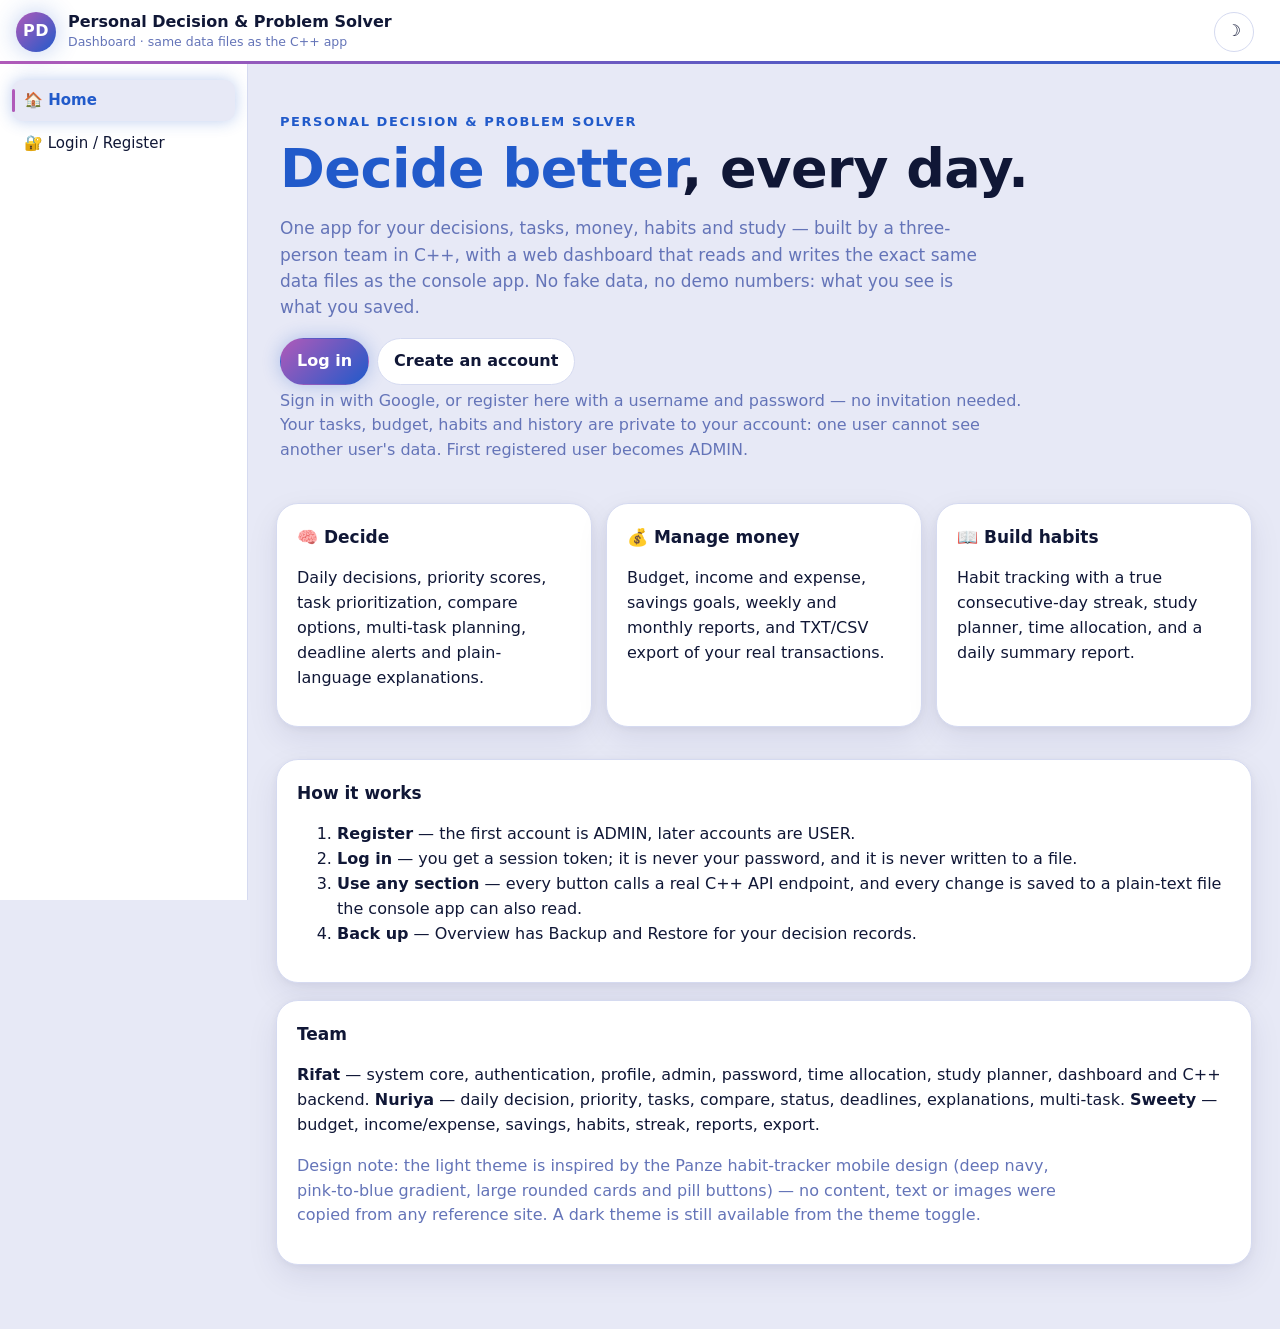
==== commit a77f1471: "Redesign UI/UX + rebuild dashboard charts with Chart.js Vendor Chart.js v4.6.1 (UMD, MIT) into dashb" ====
--- a/dashboard/index.html
+++ b/dashboard/index.html
@@ -36,41 +36,41 @@
 <div class="layout">
 <nav class="sidebar" id="sidebar" aria-label="Main navigation">
   <div class="nav-group">Main</div>
-  <button data-section="landing">&#127968; Home</button>
-  <button data-section="auth">&#128272; Login / Register</button>
-  <button data-section="overview">&#128202; Overview</button>
-  <button data-section="history">&#128269; Search &amp; History</button>
+  <button data-section="landing"><span class="nav-ic" data-anim="bounce">&#127968;</span> Home</button>
+  <button data-section="auth"><span class="nav-ic" data-anim="wiggle">&#128272;</span> Login / Register</button>
+  <button data-section="overview"><span class="nav-ic" data-anim="tilt">&#128202;</span> Overview</button>
+  <button data-section="history"><span class="nav-ic" data-anim="pulse">&#128269;</span> Search &amp; History</button>
   <div class="nav-group">Decisions</div>
-  <button data-section="daily">&#127919; Daily Decision</button>
-  <button data-section="tasks">&#9989; Task Management</button>
-  <button data-section="taskstatus">&#8635; Task Status</button>
-  <button data-section="priority">&#11088; Priority</button>
-  <button data-section="compare">&#9878; Compare Options</button>
-  <button data-section="explanation">&#128161; Decision Explanation</button>
-  <button data-section="deadlines">&#9200; Deadline Alerts</button>
+  <button data-section="daily"><span class="nav-ic" data-anim="twinkle">&#127919;</span> Daily Decision</button>
+  <button data-section="tasks"><span class="nav-ic" data-anim="bounce">&#9989;</span> Task Management</button>
+  <button data-section="taskstatus"><span class="nav-ic" data-anim="spin">&#8635;</span> Task Status</button>
+  <button data-section="priority"><span class="nav-ic" data-anim="twinkle">&#11088;</span> Priority</button>
+  <button data-section="compare"><span class="nav-ic" data-anim="swing">&#9878;</span> Compare Options</button>
+  <button data-section="explanation"><span class="nav-ic" data-anim="twinkle">&#128161;</span> Decision Explanation</button>
+  <button data-section="deadlines"><span class="nav-ic" data-anim="swing">&#9200;</span> Deadline Alerts</button>
   <div class="nav-group">Finance</div>
-  <button data-section="budget">&#128176; Budget</button>
-  <button data-section="finance">&#128200; Income / Expense</button>
-  <button data-section="savings">&#127919; Savings</button>
+  <button data-section="budget"><span class="nav-ic" data-anim="flip">&#128176;</span> Budget</button>
+  <button data-section="finance"><span class="nav-ic" data-anim="tilt">&#128200;</span> Income / Expense</button>
+  <button data-section="savings"><span class="nav-ic" data-anim="pulse">&#127919;</span> Savings</button>
   <div class="nav-group">Learning</div>
-  <button data-section="study">&#128218; Study Planner</button>
-  <button data-section="timealloc">&#128338; Time Allocation</button>
+  <button data-section="study"><span class="nav-ic" data-anim="tilt">&#128218;</span> Study Planner</button>
+  <button data-section="timealloc"><span class="nav-ic" data-anim="swing">&#128338;</span> Time Allocation</button>
   <div class="nav-group">Personal</div>
-  <button data-section="habits">&#127793; Habit Tracker</button>
-  <button data-section="reports">&#128203; Reports</button>
-  <button data-section="problem">&#129504; Problem Solver</button>
-  <button data-section="profile">&#128100; User Profile</button>
-  <button data-section="admin">&#128272; Admin Panel</button>
-  <button data-section="analytics">&#128200; Analytics</button>
-  <button data-section="settings">&#9881; Settings</button>
+  <button data-section="habits"><span class="nav-ic" data-anim="pulse">&#127793;</span> Habit Tracker</button>
+  <button data-section="reports"><span class="nav-ic" data-anim="flip">&#128203;</span> Reports</button>
+  <button data-section="problem"><span class="nav-ic" data-anim="pulse">&#129504;</span> Problem Solver</button>
+  <button data-section="profile"><span class="nav-ic" data-anim="bounce">&#128100;</span> User Profile</button>
+  <button data-section="admin"><span class="nav-ic" data-anim="bounce">&#128272;</span> Admin Panel</button>
+  <button data-section="analytics"><span class="nav-ic" data-anim="pulse">&#128200;</span> Analytics</button>
+  <button data-section="settings"><span class="nav-ic" data-anim="spin">&#9881;</span> Settings</button>
   <div class="nav-group">AI Assistant</div>
-  <button data-section="ai-daily">&#129302; AI Daily Decision</button>
-  <button data-section="ai-task">&#128270; AI Task Analyzer</button>
-  <button data-section="ai-study">&#128218; AI Study Planner</button>
-  <button data-section="ai-problem">&#128161; AI Problem Solver</button>
-  <button data-section="ai-budget">&#128176; AI Budget Assistant</button>
-  <button data-section="ai-habit">&#127919; AI Habit Assistant</button>
-  <button data-section="ai-history">&#128220; AI History</button>
+  <button data-section="ai-daily"><span class="nav-ic" data-anim="bounce">&#129302;</span> AI Daily Decision</button>
+  <button data-section="ai-task"><span class="nav-ic" data-anim="pulse">&#128270;</span> AI Task Analyzer</button>
+  <button data-section="ai-study"><span class="nav-ic" data-anim="bounce">&#128218;</span> AI Study Planner</button>
+  <button data-section="ai-problem"><span class="nav-ic" data-anim="pulse">&#128161;</span> AI Problem Solver</button>
+  <button data-section="ai-budget"><span class="nav-ic" data-anim="tilt">&#128176;</span> AI Budget Assistant</button>
+  <button data-section="ai-habit"><span class="nav-ic" data-anim="pulse">&#127919;</span> AI Habit Assistant</button>
+  <button data-section="ai-history"><span class="nav-ic" data-anim="flip">&#128220;</span> AI History</button>
 </nav>
 <div class="nav-backdrop" id="navBackdrop" aria-hidden="true"></div>
 
@@ -563,7 +563,7 @@
       <div id="aiDailyOptions"></div>
       <div class="actions">
         <button class="btn btn-secondary" id="aiDailyAddOpt">Add option</button>
-        <button class="btn btn-primary" id="aiDailyBtn">Ask AI</button>
+        <button class="btn btn-primary ai-ask-btn" id="aiDailyBtn"><span class="ai-btn-ic" aria-hidden="true"><svg viewBox="0 0 24 24" width="15" height="15" fill="currentColor"><path d="M12 2 L14.2 9.8 L22 12 L14.2 14.2 L12 22 L9.8 14.2 L2 12 L9.8 9.8 Z"/></svg></span><span class="ai-btn-label">Ask AI</span></button>
       </div>
       <div id="aiDailyMsg"></div>
       <div id="aiDailyWarn"></div>
@@ -588,7 +588,7 @@
         </select>
       </label>
       <div class="actions">
-        <button class="btn btn-primary" id="aiTaskBtn">Analyse task</button>
+        <button class="btn btn-primary ai-ask-btn" id="aiTaskBtn"><span class="ai-btn-ic" aria-hidden="true"><svg viewBox="0 0 24 24" width="15" height="15" fill="currentColor"><path d="M12 2 L14.2 9.8 L22 12 L14.2 14.2 L12 22 L9.8 14.2 L2 12 L9.8 9.8 Z"/></svg></span><span class="ai-btn-label">Analyse task</span></button>
       </div>
       <div id="aiTaskMsg"></div>
       <div id="aiTaskWarn"></div>
@@ -603,7 +603,7 @@
       <div id="aiStudySubjects"></div>
       <div class="actions">
         <button class="btn btn-secondary" id="aiStudyAddSubject">Add subject</button>
-        <button class="btn btn-primary" id="aiStudyBtn">Make study plan</button>
+        <button class="btn btn-primary ai-ask-btn" id="aiStudyBtn"><span class="ai-btn-ic" aria-hidden="true"><svg viewBox="0 0 24 24" width="15" height="15" fill="currentColor"><path d="M12 2 L14.2 9.8 L22 12 L14.2 14.2 L12 22 L9.8 14.2 L2 12 L9.8 9.8 Z"/></svg></span><span class="ai-btn-label">Make study plan</span></button>
       </div>
       <label>Hours per day (0.5–24) <input id="aiStudyHours" type="number" min="0.5" max="24" step="0.5" placeholder="4"></label>
       <label>Exam date (optional) <input id="aiStudyExam" type="date"></label>
@@ -619,7 +619,7 @@
     <div class="card">
       <label>Describe your problem <textarea id="aiProblemDesc" rows="4" placeholder="My printer keeps jamming when I print more than a few pages"></textarea></label>
       <div class="actions">
-        <button class="btn btn-primary" id="aiProblemBtn">Solve problem</button>
+        <button class="btn btn-primary ai-ask-btn" id="aiProblemBtn"><span class="ai-btn-ic" aria-hidden="true"><svg viewBox="0 0 24 24" width="15" height="15" fill="currentColor"><path d="M12 2 L14.2 9.8 L22 12 L14.2 14.2 L12 22 L9.8 14.2 L2 12 L9.8 9.8 Z"/></svg></span><span class="ai-btn-label">Solve problem</span></button>
       </div>
       <div id="aiProblemMsg"></div>
       <div id="aiProblemWarn"></div>
@@ -635,7 +635,7 @@
       <div id="aiBudgetExpenses"></div>
       <div class="actions">
         <button class="btn btn-secondary" id="aiBudgetAddExpense">Add expense</button>
-        <button class="btn btn-primary" id="aiBudgetBtn">Review my budget</button>
+        <button class="btn btn-primary ai-ask-btn" id="aiBudgetBtn"><span class="ai-btn-ic" aria-hidden="true"><svg viewBox="0 0 24 24" width="15" height="15" fill="currentColor"><path d="M12 2 L14.2 9.8 L22 12 L14.2 14.2 L12 22 L9.8 14.2 L2 12 L9.8 9.8 Z"/></svg></span><span class="ai-btn-label">Review my budget</span></button>
       </div>
       <label>Savings goal — name (optional) <input id="aiBudgetGoalName" type="text" placeholder="New laptop"></label>
       <label>Savings goal — target (optional) <input id="aiBudgetGoalTarget" type="number" min="0" max="1000000000" step="0.01" placeholder="100000"></label>
@@ -656,7 +656,7 @@
       <label>Reference date (optional) <input id="aiHabitToday" type="date"></label>
       <label>Extra notes (optional) <textarea id="aiHabitInput" rows="3" placeholder="I keep missing weekends and want to stay consistent"></textarea></label>
       <div class="actions">
-        <button class="btn btn-primary" id="aiHabitBtn">Get habit advice</button>
+        <button class="btn btn-primary ai-ask-btn" id="aiHabitBtn"><span class="ai-btn-ic" aria-hidden="true"><svg viewBox="0 0 24 24" width="15" height="15" fill="currentColor"><path d="M12 2 L14.2 9.8 L22 12 L14.2 14.2 L12 22 L9.8 14.2 L2 12 L9.8 9.8 Z"/></svg></span><span class="ai-btn-label">Get habit advice</span></button>
       </div>
       <div id="aiHabitMsg"></div>
       <div id="aiHabitWarn"></div>
@@ -678,6 +678,11 @@
 </main>
 </div>
 
+<!-- Chart.js 4.6.1, vendored locally (dashboard/chart.umd.min.js) —
+     never a CDN, so the dashboard works offline. Must load before
+     app.js: the chart renderers use the global Chart. See the header
+     comment in that file for the source URL and license. -->
+<script src="chart.umd.min.js"></script>
 <script src="app.js"></script>
 </body>
 </html>
--- a/dashboard/style.css
+++ b/dashboard/style.css
@@ -27,6 +27,24 @@
   --warn: #92400e;
   --warn-soft: #fef3c7;
   --radius: 22px;
+  /* Design tokens (shadcn-inspired scale, implemented in plain
+     CSS — shadcn/ui itself is React + Tailwind and is never
+     installed here; see the shadcn-design-reference skill).
+     Spacing, radii and focus states, so components share one
+     rhythm instead of ad-hoc pixel values. */
+  --space-1: 4px;
+  --space-2: 8px;
+  --space-3: 12px;
+  --space-4: 16px;
+  --space-5: 20px;
+  --space-6: 24px;
+  --space-8: 32px;
+  --radius-sm: 10px;
+  --radius-md: 14px;
+  --radius-lg: 22px;
+  --radius-full: 999px;
+  --border-strong: #c3c9e8;
+  --focus-ring: 0 0 0 3px rgba(33, 90, 202, 0.35);
   --shadow: 0 2px 8px rgba(9, 19, 92, 0.06), 0 12px 32px rgba(9, 19, 92, 0.08);
   --sidebar-w: 248px;
   --topbar-h: 64px;
@@ -55,6 +73,8 @@
   --danger-soft: #450a0a;
   --warn: #fbbf24;
   --warn-soft: #422006;
+  --border-strong: #3a4560;
+  --focus-ring: 0 0 0 3px rgba(249, 115, 22, 0.4);
   --shadow: 0 1px 3px rgba(0, 0, 0, 0.4), 0 8px 24px rgba(0, 0, 0, 0.3);
 }
 * { box-sizing: border-box; }
@@ -126,7 +146,7 @@
 .sidebar button {
   display: block; width: 100%; text-align: left;
   padding: 9px 12px; margin: 2px 0;
-  border: 0; border-radius: 9px; cursor: pointer;
+  border: 0; border-radius: var(--radius-sm); cursor: pointer;
   background: transparent; color: var(--text); font-size: 15px;
   position: relative;
   transition: background 0.2s ease, transform 0.2s var(--anim-ease);
@@ -152,30 +172,33 @@
 h2 { margin: 4px 0 6px; font-size: 26px; letter-spacing: -0.3px; }
 h3 { margin: 0 0 12px; font-size: 17px; }
 .muted { color: var(--muted); margin: 0 0 16px; max-width: 760px; }
-.reg-hint { background: var(--surface-2); border: 1px solid var(--border); border-radius: 12px; padding: 10px 12px; margin: 0 0 14px; font-size: 14px; line-height: 1.5; }
+.reg-hint { background: var(--surface-2); border: 1px solid var(--border); border-radius: var(--radius-sm); padding: 10px 12px; margin: 0 0 14px; font-size: 14px; line-height: 1.5; }
 
 /* ---- cards, grids, forms ---- */
 .card {
   background: var(--surface); border: 1px solid var(--border);
-  border-radius: var(--radius); box-shadow: var(--shadow);
+  border-radius: var(--radius-lg); box-shadow: var(--shadow);
   padding: 20px; margin: 0 0 16px;
 }
 .grid { display: grid; grid-template-columns: repeat(auto-fill, minmax(200px, 1fr)); gap: 14px; margin: 0 0 16px; }
 .grid-2 { display: grid; grid-template-columns: 1fr 1fr; gap: 16px; }
 .grid-2 .card { margin-bottom: 0; }
-.stat { background: var(--surface); border: 1px solid var(--border); border-radius: var(--radius); padding: 18px; box-shadow: var(--shadow); }
+.stat { background: var(--surface); border: 1px solid var(--border); border-radius: var(--radius-lg); padding: 18px; box-shadow: var(--shadow); }
 .stat .label { color: var(--muted); font-size: 13.5px; font-weight: 600; text-transform: uppercase; letter-spacing: 0.04em; }
 .stat .value { font-size: 30px; font-weight: 800; letter-spacing: -0.5px; margin: 2px 0; color: var(--primary); }
 .stat .sub { color: var(--muted); font-size: 13.5px; }
 label { display: block; margin: 0 0 12px; font-weight: 600; font-size: 14.5px; }
 input, select {
   display: block; width: 100%; margin-top: 5px; padding: 10px 12px;
-  border: 1px solid var(--border); border-radius: 16px;
+  border: 1px solid var(--border); border-radius: var(--radius-md);
   background: var(--surface); color: var(--text);
 }
-input:focus, select:focus { outline: 2px solid var(--primary); outline-offset: 1px; border-color: var(--primary); }
+/* One consistent focus ring everywhere (shadcn-style): a soft
+   halo plus the primary border, instead of a bare outline. */
+input:focus, select:focus { outline: none; border-color: var(--primary); box-shadow: var(--focus-ring); }
+.btn:focus-visible, .sidebar button:focus-visible, .iconbtn:focus-visible { outline: none; box-shadow: var(--focus-ring); }
 .btn {
-  border: 1px solid var(--border); border-radius: 999px; cursor: pointer;
+  border: 1px solid var(--border); border-radius: var(--radius-full); cursor: pointer;
   padding: 10px 16px; font-weight: 650; background: var(--surface); color: var(--text);
   transition: background 0.18s ease, filter 0.18s ease, transform 0.18s var(--anim-ease), box-shadow 0.18s ease;
 }
@@ -209,11 +232,11 @@
 .hidden { display: none !important; }
 
 /* ---- messages and states ---- */
-.msg, #globalMsg > div { border-radius: 16px; padding: 11px 14px; margin: 12px 0 0; font-size: 15px; }
+.msg, #globalMsg > div { border-radius: var(--radius-md); padding: 11px 14px; margin: 12px 0 0; font-size: 15px; }
 .msg-ok, #globalMsg > .ok { background: var(--success-soft); color: var(--success); border: 1px solid var(--success); }
 .msg-err, #globalMsg > .err { background: var(--danger-soft); color: var(--danger); border: 1px solid var(--danger); }
 .msg-warn { background: var(--warn-soft); color: var(--warn); border: 1px solid var(--warn); }
-.empty { color: var(--muted); padding: 18px 4px; text-align: center; border: 1px dashed var(--border); border-radius: 16px; }
+.empty { color: var(--muted); padding: 18px 4px; text-align: center; border: 1px dashed var(--border); border-radius: var(--radius-md); }
 .loading { color: var(--muted); padding: 12px 4px; }
 .loading::after { content: ""; display: inline-block; width: 14px; height: 14px; margin-left: 8px; vertical-align: -2px; border: 2px solid var(--border); border-top-color: var(--primary); border-radius: 50%; animation: spin 0.8s linear infinite; }
 @keyframes spin { to { transform: rotate(360deg); } }
@@ -223,13 +246,14 @@
 th { text-align: left; color: var(--muted); font-size: 13px; text-transform: uppercase; letter-spacing: 0.04em; }
 th, td { padding: 9px 8px; border-bottom: 1px solid var(--border); vertical-align: top; }
 tr:last-child td { border-bottom: 0; }
-.badge { display: inline-block; padding: 2px 9px; border-radius: 999px; font-size: 12.5px; font-weight: 700; background: var(--primary-soft); color: var(--primary); }
+tbody tr:hover { background: var(--surface-2); }
+.badge { display: inline-block; padding: 2px 9px; border-radius: var(--radius-full); font-size: 12.5px; font-weight: 700; background: var(--primary-soft); color: var(--primary); }
 .badge-ok { background: var(--success-soft); color: var(--success); }
 .badge-warn { background: var(--warn-soft); color: var(--warn); }
 .badge-danger { background: var(--danger-soft); color: var(--danger); }
 .rowline { display: flex; justify-content: space-between; gap: 12px; padding: 8px 0; border-bottom: 1px solid var(--border); }
 .rowline:last-child { border-bottom: 0; }
-.progress { height: 10px; background: var(--surface-2); border-radius: 999px; overflow: hidden; margin: 6px 0; }
+.progress { height: 10px; background: var(--surface-2); border-radius: var(--radius-full); overflow: hidden; margin: 6px 0; }
 .progress > div { height: 100%; background: var(--gradient); }
 
 /* ---- responsive ---- */
@@ -415,30 +439,44 @@
 [data-theme="dark"] .ai-welcome .btn { background: rgba(28, 16, 5, 0.92); color: #fff7ed; }
 [data-theme="dark"] .ai-welcome .btn:hover { background: #000; }
 
-/* ---- Dashboard graphics (pure SVG/CSS, no library) ----------------
+/* ---- Dashboard graphics (Chart.js, vendored locally) ------------
    All charts are drawn from the user's own data by app.js (see the
    gx* render helpers) and re-render whenever their section reloads.
-   Colours come from the theme variables, so the charts read in both
-   the light Panze theme and the dark fallback. Bars, rings and the
-   donut animate via CSS transitions: app.js renders them at 0 and
-   sets the real value on the next animation frame. Tooltips are
-   pure CSS ([data-tip]) for HTML elements and native <title> for
-   SVG elements. Nothing here overflows on mobile: charts scale to
-   the card width (see the media query at the end of this block). */
+   Colours come from the theme variables at render time, so the
+   charts read in both the light Panze theme and the dark fallback.
+   Chart.js animates each chart with its own tuned duration and
+   easing (see gxAnim in app.js); tooltips are Chart.js tooltips
+   with exact values. The heatmap and the study timeline strip
+   stay hand-built CSS (Chart.js has no native heatmap). Nothing
+   here overflows on mobile: canvases scale to the card width
+   inside fixed-height wrappers (see the media query at the end
+   of this block). */
 .gx-fade { animation: gxFade 0.4s ease; }
 @keyframes gxFade { from { opacity: 0; } to { opacity: 1; } }
 
-/* Donut (Overview budget): two solid arcs — spent (accent pink) and
-   remaining (primary blue) — with the remaining amount in the
-   centre. r=54, circumference 2*pi*54 = 339.29. */
+/* Chart.js wrappers: the canvas fills a fixed-height box, so each
+   chart has a stable size on desktop and mobile (Chart.js is
+   responsive inside it). Heights are tuned per chart, not one
+   global value — a task chart does not need the trend chart's
+   height. The category chart sets its own height inline (it
+   grows with the number of categories). */
+.gx-chart-wrap { position: relative; width: 100%; }
+.gx-chart-task { height: 108px; }
+.gx-chart-trend { height: 260px; }
+.gx-chart-week { height: 150px; }
+.gx-chart-study { height: 30px; }
+.gx-chart-note { margin: 10px 0 0; font-size: 14px; color: var(--muted); }
+
+/* Donut (Overview budget): a Chart.js doughnut with an HTML
+   centre overlay — the remaining amount lives in the DOM, so it
+   counts up like before and stays readable. The legend beside
+   it carries the exact values. */
 .gx-donut-row { display: flex; gap: 20px; align-items: center; flex-wrap: wrap; }
-.gx-donut { flex: none; }
-.gx-donut circle { transition: stroke-dasharray 0.5s ease, stroke-dashoffset 0.5s ease; }
-.gx-donut-track { fill: none; stroke: var(--primary-soft); stroke-width: 22; }
-.gx-donut-spent { fill: none; stroke: var(--accent); stroke-width: 22; }
-.gx-donut-left { fill: none; stroke: var(--primary); stroke-width: 22; }
-.gx-donut-center { font-weight: 700; fill: var(--text); }
-.gx-donut-sub { fill: var(--muted); }
+.gx-donut-wrap { position: relative; width: 180px; height: 180px; flex: none; }
+.gx-centre { position: absolute; inset: 0; display: flex; flex-direction: column; align-items: center; justify-content: center; pointer-events: none; }
+.gx-donut-center { font-size: 19px; font-weight: 700; color: var(--text); }
+.gx-donut-sub { font-size: 12px; color: var(--muted); }
+.gx-centre-sm span { font-size: 20px; font-weight: 700; color: var(--text); }
 .gx-big { font-size: 28px; font-weight: 700; }
 .gx-legend { list-style: none; padding: 0; margin: 8px 0 0; font-size: 14px; }
 .gx-legend li { margin: 4px 0; }
@@ -448,73 +486,43 @@
 .gx-dot.inc { background: var(--success); }
 .gx-dot.exp { background: var(--accent); }
 
-/* Horizontal bars (task status, expense categories): the fill
-   animates from 0 to its target width on render. */
-.gx-bar-row { display: flex; align-items: center; gap: 10px; margin: 10px 0; font-size: 14px; }
-.gx-bar-row .lbl { width: 110px; flex: none; overflow: hidden; text-overflow: ellipsis; white-space: nowrap; }
-.gx-track { flex: 1; height: 14px; background: var(--surface-2); border-radius: 99px; overflow: hidden; }
-.gx-fill { display: block; height: 100%; border-radius: 99px; background: var(--gradient); transition: width 0.5s ease; }
-.gx-fill.green { background: #22c55e; }
-.gx-fill.amber { background: #f59e0b; }
-.gx-bar-row .val { width: 92px; text-align: right; font-weight: 600; flex: none; }
-
 /* KPI tiles (task status: top score, nearest deadline). */
 .gx-kpi-row { display: flex; gap: 12px; flex-wrap: wrap; margin-top: 12px; }
-.gx-kpi { background: var(--surface-2); border-radius: 14px; padding: 10px 14px; flex: 1; min-width: 110px; }
+.gx-kpi { background: var(--surface-2); border-radius: var(--radius-md); padding: 10px 14px; flex: 1; min-width: 110px; }
 .gx-kpi .n { font-size: 20px; font-weight: 700; }
 .gx-kpi .l { font-size: 13px; color: var(--muted); }
-
-/* 7-day habit bars: one column per day, filled = done that day. */
-.gx-week { display: flex; align-items: flex-end; gap: 8px; height: 120px; }
-.gx-week .col { flex: 1; display: flex; flex-direction: column; align-items: center; gap: 6px; height: 100%; justify-content: flex-end; min-width: 0; }
-.gx-week .b { width: 100%; max-width: 34px; border-radius: 8px 8px 0 0; background: var(--gradient); transition: height 0.5s ease; min-height: 4px; }
-.gx-week .b.off { background: var(--border); }
-.gx-week .d { font-size: 12px; color: var(--muted); }
-.gx-pill { display: inline-block; background: var(--success-soft); color: var(--success); border-radius: 99px; padding: 2px 10px; font-size: 13px; font-weight: 600; }
-
-/* Heatmap: 30 cells, 7 per row, oldest first. */
-.gx-heat { display: grid; grid-template-columns: repeat(7, 1fr); gap: 4px; max-width: 320px; }
-.gx-heat-cell { aspect-ratio: 1; border-radius: 3px; background: var(--surface-2); border: 1px solid var(--border); }
-.gx-heat-cell.on { background: var(--gradient); border-color: transparent; }
+.gx-pill { display: inline-block; background: var(--success-soft); color: var(--success); border-radius: var(--radius-full); padding: 2px 10px; font-size: 13px; font-weight: 600; }
+
+/* Heatmap: 30 cells, 7 per row, oldest first. Hand-built CSS
+   (Chart.js has no heatmap): rounder cells with a soft lift on
+   active days, so the grid reads as a designed element rather
+   than a spreadsheet. */
+.gx-heat { display: grid; grid-template-columns: repeat(7, 1fr); gap: 5px; max-width: 340px; }
+.gx-heat-cell { aspect-ratio: 1; border-radius: 4px; background: var(--surface-2); border: 1px solid var(--border); transition: transform 0.15s ease; }
+.gx-heat-cell.on { background: var(--gradient); border-color: transparent; box-shadow: 0 1px 4px var(--glow); }
 .gx-heat-cell.today { outline: 2px solid var(--primary); outline-offset: 1px; }
-
-/* Monthly trend line chart (Overview): SVG scales to the card. */
-.gx-trend { width: 100%; height: auto; display: block; }
-.gx-trend text { font-family: inherit; fill: var(--muted); font-size: 11px; }
-.gx-trend .gridline { stroke: var(--border); stroke-width: 1; }
-.gx-trend .area-inc { fill: var(--success); fill-opacity: 0.12; }
-.gx-trend .area-exp { fill: var(--accent); fill-opacity: 0.12; }
-.gx-trend .line-inc { fill: none; stroke: var(--success); stroke-width: 2.5; stroke-linejoin: round; stroke-linecap: round; }
-.gx-trend .line-exp { fill: none; stroke: var(--accent); stroke-width: 2.5; stroke-linejoin: round; stroke-linecap: round; }
-.gx-trend .pt-inc { fill: var(--surface); stroke: var(--success); stroke-width: 2; }
-.gx-trend .pt-exp { fill: var(--surface); stroke: var(--accent); stroke-width: 2; }
-
-/* Small per-goal rings (Savings): same ring pattern as the habit
-   ring, smaller. r=40, circumference 2*pi*40 = 251.33. Each ring
-   carries its own gradient defs (id svGrad-<goal id>) so no two
-   SVGs share an id. */
+.gx-heat-cell:hover { transform: scale(1.15); }
+
+/* Small per-goal rings (Savings): a Chart.js doughnut per goal
+   in a 96px wrap, with an HTML centre overlay for the %. */
 .gx-rings { display: flex; flex-wrap: wrap; gap: 24px; }
 .gx-ring-item { display: flex; gap: 14px; align-items: center; min-width: 250px; }
 .gx-ring-sm { position: relative; width: 96px; height: 96px; flex: none; }
-.gx-ring-sm svg { width: 96px; height: 96px; transform: rotate(-90deg); }
-.gx-ring-sm .ring-track { stroke-width: 11; }
-.gx-ring-sm .ring-fill { stroke-width: 11; stroke-dasharray: 251.33; stroke-dashoffset: 251.33; }
-.gx-ring-sm .ring-center span { font-size: 20px; }
-
-/* Study plan progress bar + day timeline strip. */
-.gx-progress { height: 14px; background: var(--surface-2); border-radius: 999px; overflow: hidden; margin: 8px 0; }
-.gx-progress > div { height: 100%; background: var(--gradient); border-radius: 999px; transition: width 0.5s ease; }
+
+/* Study plan day timeline strip (the progress bar above it is a
+   Chart.js bar): one cell per schedule day — done (filled),
+   revision (pink border), today (outline). */
 .gx-timeline { display: flex; flex-wrap: wrap; gap: 5px; margin: 8px 0; }
-.gx-timeline .cell { width: 22px; height: 22px; border-radius: 6px; background: var(--surface-2); border: 1px solid var(--border); }
+.gx-timeline .cell { width: 24px; height: 24px; border-radius: 7px; background: var(--surface-2); border: 1px solid var(--border); }
 .gx-timeline .cell.done { background: var(--gradient); border-color: transparent; }
 .gx-timeline .cell.rev { background: var(--primary-soft); border: 2px solid var(--accent); }
 .gx-timeline .cell.rev.done { background: var(--gradient); border: 2px solid var(--accent); }
 .gx-timeline .cell.today { outline: 2px solid var(--primary); outline-offset: 1px; }
 
-/* Pure-CSS tooltips for HTML chart elements. SVG elements use a
-   native <title> child instead (CSS pseudo-elements do not work
-   inside SVG). On mobile the card's horizontal scroll clips the
-   tooltip, which is fine — touch has no hover. */
+/* Pure-CSS tooltips for the hand-built chart elements (heatmap
+   cells, timeline cells). The Chart.js charts use Chart.js
+   tooltips instead. On mobile the card's horizontal scroll clips
+   the tooltip, which is fine — touch has no hover. */
 [data-tip] { position: relative; }
 [data-tip]:hover::after {
   content: attr(data-tip);
@@ -526,8 +534,7 @@
 
 @media (max-width: 720px) {
   .gx-donut-row { gap: 12px; }
-  .gx-bar-row .lbl { width: 80px; }
-  .gx-bar-row .val { width: 76px; }
+  .gx-chart-trend { height: 220px; }
   .gx-heat { max-width: 100%; }
   .gx-ring-item { min-width: 0; }
 }
@@ -543,9 +550,10 @@
    section or card. Delays are deliberately uneven (see
    ANIM_DELAYS in app.js), so cards arrive like a hand dealing
    them, not a machine stamping them. Durations stay in the
-   0.3–0.6s band; nothing loops except the loading dots and the
-   skeleton shimmer. The prefers-reduced-motion block at the end
-   of this file is the kill-switch for all of it. */
+   0.3–0.6s band; nothing loops except the infinite-loop AI
+   loader, the button spinner and the skeleton shimmer. The
+   prefers-reduced-motion block at the end of this file is the
+   kill-switch for all of it. */
 
 /* Cards: soft rise + tiny settle, staggered by --anim-delay (set
    by app.js per card). fill-mode both keeps a card hidden until
@@ -574,14 +582,21 @@
 #landing.active .hero > *:nth-child(5) { animation-delay: 0.36s; }
 @keyframes animHeroIn { from { opacity: 0; transform: translateY(12px); } to { opacity: 1; transform: translateY(0); } }
 
-/* AI "thinking" indicator: three dots bouncing in turn, with a
-   short label. Shown while an AI call is in flight (app.js
-   aiThinkingHtml), replacing the old plain "Thinking…" text. */
-.ai-thinking { display: flex; align-items: center; gap: 4px; color: var(--muted); padding: 12px 4px; font-size: 15px; }
-.ai-thinking .dot { width: 8px; height: 8px; border-radius: 50%; background: var(--primary); animation: aiDotBounce 1.2s ease-in-out infinite; }
-.ai-thinking .dot:nth-child(2) { animation-delay: 0.15s; }
-.ai-thinking .dot:nth-child(3) { animation-delay: 0.3s; }
-@keyframes aiDotBounce { 0%, 60%, 100% { transform: translateY(0); opacity: 0.45; } 30% { transform: translateY(-6px); opacity: 1; } }
+/* AI "thinking" indicator: an infinite-loop loader — a gradient
+   light travelling forever around a figure-8 path (pure inline
+   SVG, no GIF, no image file, no CDN), with a short label. Shown
+   while an AI call is in flight (app.js aiThinkingHtml); it
+   disappears the moment the reply (or an error) arrives. The
+   runner's dash pattern period is 114 units, and the keyframes
+   move the dash offset by exactly one period, so the loop is
+   seamless whatever the path's true length. With reduced motion
+   the kill-switch below freezes the runner: a static indicator.
+   Gradient stops are the Panze pink→blue (#B05AB9→#215ACA). */
+.ai-thinking { display: flex; align-items: center; gap: 10px; color: var(--muted); padding: 12px 4px; font-size: 15px; }
+.loop-loader { width: 54px; height: 27px; flex: 0 0 auto; }
+.loop-track { fill: none; stroke: var(--border); stroke-width: 2.5; opacity: 0.7; }
+.loop-runner { fill: none; stroke-width: 2.5; stroke-linecap: round; stroke-dasharray: 26 88; animation: loopTravel 1.5s linear infinite; }
+@keyframes loopTravel { from { stroke-dashoffset: 0; } to { stroke-dashoffset: -114; } }
 
 /* Typing caret: a blinking block while an AI reply is typing
    (app.js adds .typing to the reply box and removes it at the
@@ -594,7 +609,7 @@
    while a list loads (app.js skeletonHtml). The sweep is the
    only looping decoration on a loaded page, and it disappears
    the moment real data arrives. */
-.skeleton-row { height: 46px; border-radius: 14px; margin: 8px 0; background: linear-gradient(100deg, var(--surface-2) 40%, var(--border) 50%, var(--surface-2) 60%); background-size: 200% 100%; animation: skeletonSweep 1.4s ease-in-out infinite; }
+.skeleton-row { height: 46px; border-radius: var(--radius-md); margin: 8px 0; background: linear-gradient(100deg, var(--surface-2) 40%, var(--border) 50%, var(--surface-2) 60%); background-size: 200% 100%; animation: skeletonSweep 1.4s ease-in-out infinite; }
 .skeleton-row.short { width: 62%; }
 @keyframes skeletonSweep { from { background-position: 120% 0; } to { background-position: -80% 0; } }
 
@@ -610,6 +625,61 @@
 .msg.animate__animated { --animate-duration: 0.5s; }
 .card.animate__animated { --animate-duration: 0.5s; }
 .ring-wrap.animate__animated { --animate-duration: 0.9s; }
+
+/* ---- Pinterest features: loop loader companions + icon motion --
+   (a) Button spinner: a small white ring shown inside the Login /
+   Register buttons while the auth request is in flight (app.js
+   setBtnLoading). White because those buttons are gradient
+   primary buttons; the ring spins until the request settles. */
+.btn-spinner { display: inline-block; width: 14px; height: 14px; border: 2px solid rgba(255,255,255,0.45); border-top-color: #fff; border-radius: 50%; animation: btnSpin 0.7s linear infinite; vertical-align: -2px; margin-right: 7px; }
+@keyframes btnSpin { to { transform: rotate(360deg); } }
+
+/* (b) AI Ask buttons: a spark icon (inline SVG in index.html)
+   that spins while the AI request is in flight (.ai-busy, set by
+   app.js) and stops the moment the reply or error arrives. The
+   label is a separate span so the handlers can swap its text
+   without wiping the icon. */
+.ai-ask-btn { display: inline-flex; align-items: center; justify-content: center; gap: 7px; }
+.ai-btn-ic { display: inline-flex; }
+.ai-btn-ic svg { display: block; }
+.ai-ask-btn.ai-busy .ai-btn-ic svg { animation: icSpin 0.9s linear infinite; }
+@keyframes icSpin { to { transform: rotate(360deg); } }
+
+/* (c) Sidebar nav icons: each emoji sits in a .nav-ic span with a
+   data-anim variant chosen for what the icon MEANS (a gear spins,
+   a star twinkles, a clock swings), so the sidebar never does one
+   identical motion 30 times — that uniform look is exactly the
+   "AI touch" the user asked to avoid. The animation runs once per
+   hover. The active section's icon breathes softly, a persistent
+   treatment that sits beside (never fights) the accent bar. */
+.nav-ic { display: inline-block; }
+.sidebar button:hover .nav-ic[data-anim="bounce"] { animation: navBounce 0.5s var(--anim-ease); }
+.sidebar button:hover .nav-ic[data-anim="wiggle"] { animation: navWiggle 0.5s var(--anim-ease); }
+.sidebar button:hover .nav-ic[data-anim="spin"] { animation: navSpin 0.6s var(--anim-ease); }
+.sidebar button:hover .nav-ic[data-anim="twinkle"] { animation: navTwinkle 0.5s var(--anim-ease); }
+.sidebar button:hover .nav-ic[data-anim="swing"] { animation: navSwing 0.55s var(--anim-ease); }
+.sidebar button:hover .nav-ic[data-anim="tilt"] { animation: navTilt 0.45s var(--anim-ease); }
+.sidebar button:hover .nav-ic[data-anim="pulse"] { animation: navPulse 0.5s var(--anim-ease); }
+.sidebar button:hover .nav-ic[data-anim="flip"] { animation: navFlip 0.55s var(--anim-ease); }
+.sidebar button.active .nav-ic { animation: navIcActive 2.6s ease-in-out infinite; }
+@keyframes navBounce { 0%, 100% { transform: translateY(0); } 40% { transform: translateY(-4px); } 70% { transform: translateY(1px); } }
+@keyframes navWiggle { 0%, 100% { transform: rotate(0); } 25% { transform: rotate(-12deg); } 75% { transform: rotate(12deg); } }
+@keyframes navSpin { from { transform: rotate(0); } to { transform: rotate(360deg); } }
+@keyframes navTwinkle { 0%, 100% { transform: scale(1); } 50% { transform: scale(1.3); } }
+@keyframes navSwing { 0%, 100% { transform: rotate(0); } 25% { transform: rotate(14deg); } 75% { transform: rotate(-14deg); } }
+@keyframes navTilt { 0%, 100% { transform: rotate(0); } 50% { transform: rotate(-10deg) translateY(-1px); } }
+@keyframes navPulse { 0%, 100% { transform: scale(1); } 50% { transform: scale(1.18); } }
+@keyframes navFlip { 0% { transform: rotateY(0); } 100% { transform: rotateY(360deg); } }
+@keyframes navIcActive { 0%, 100% { transform: scale(1); } 50% { transform: scale(1.12); } }
+
+/* (d) Done checkmark: shown in the Task Management status cell
+   for Completed tasks and beside a just-recorded habit. The
+   .done-pop class is added only for the item the user has just
+   marked done (app.js tracks it), so the pop plays once, at the
+   moment of completion — later renders keep the plain mark. */
+.done-mark { display: inline-flex; align-items: center; gap: 5px; color: var(--success); font-weight: 700; white-space: nowrap; }
+.done-mark.done-pop { animation: donePop 0.35s var(--anim-ease); }
+@keyframes donePop { 0% { transform: scale(0.4) rotate(-25deg); opacity: 0; } 60% { transform: scale(1.18) rotate(5deg); opacity: 1; } 100% { transform: scale(1) rotate(0); opacity: 1; } }
 
 /* ---- Reduced motion: the kill-switch. Every animation and
    transition in this file (and Animate.css) collapses to an
